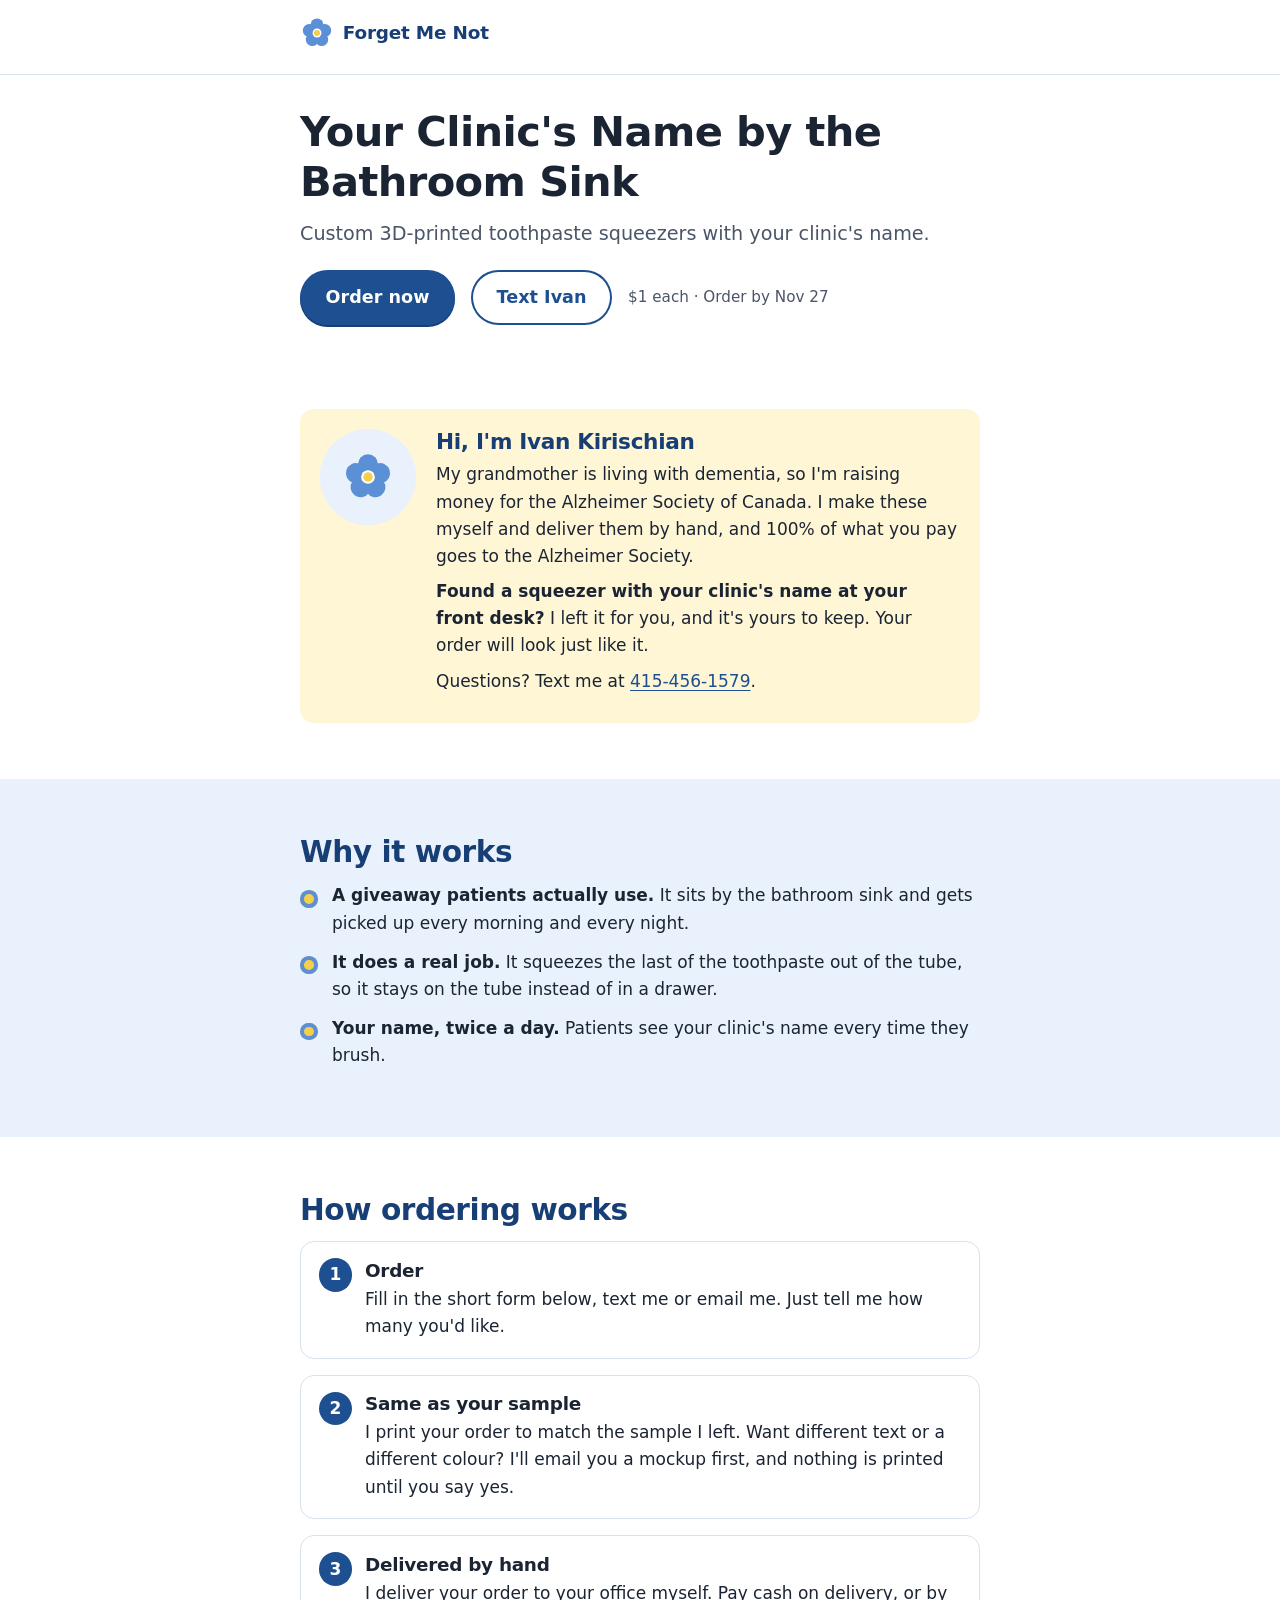
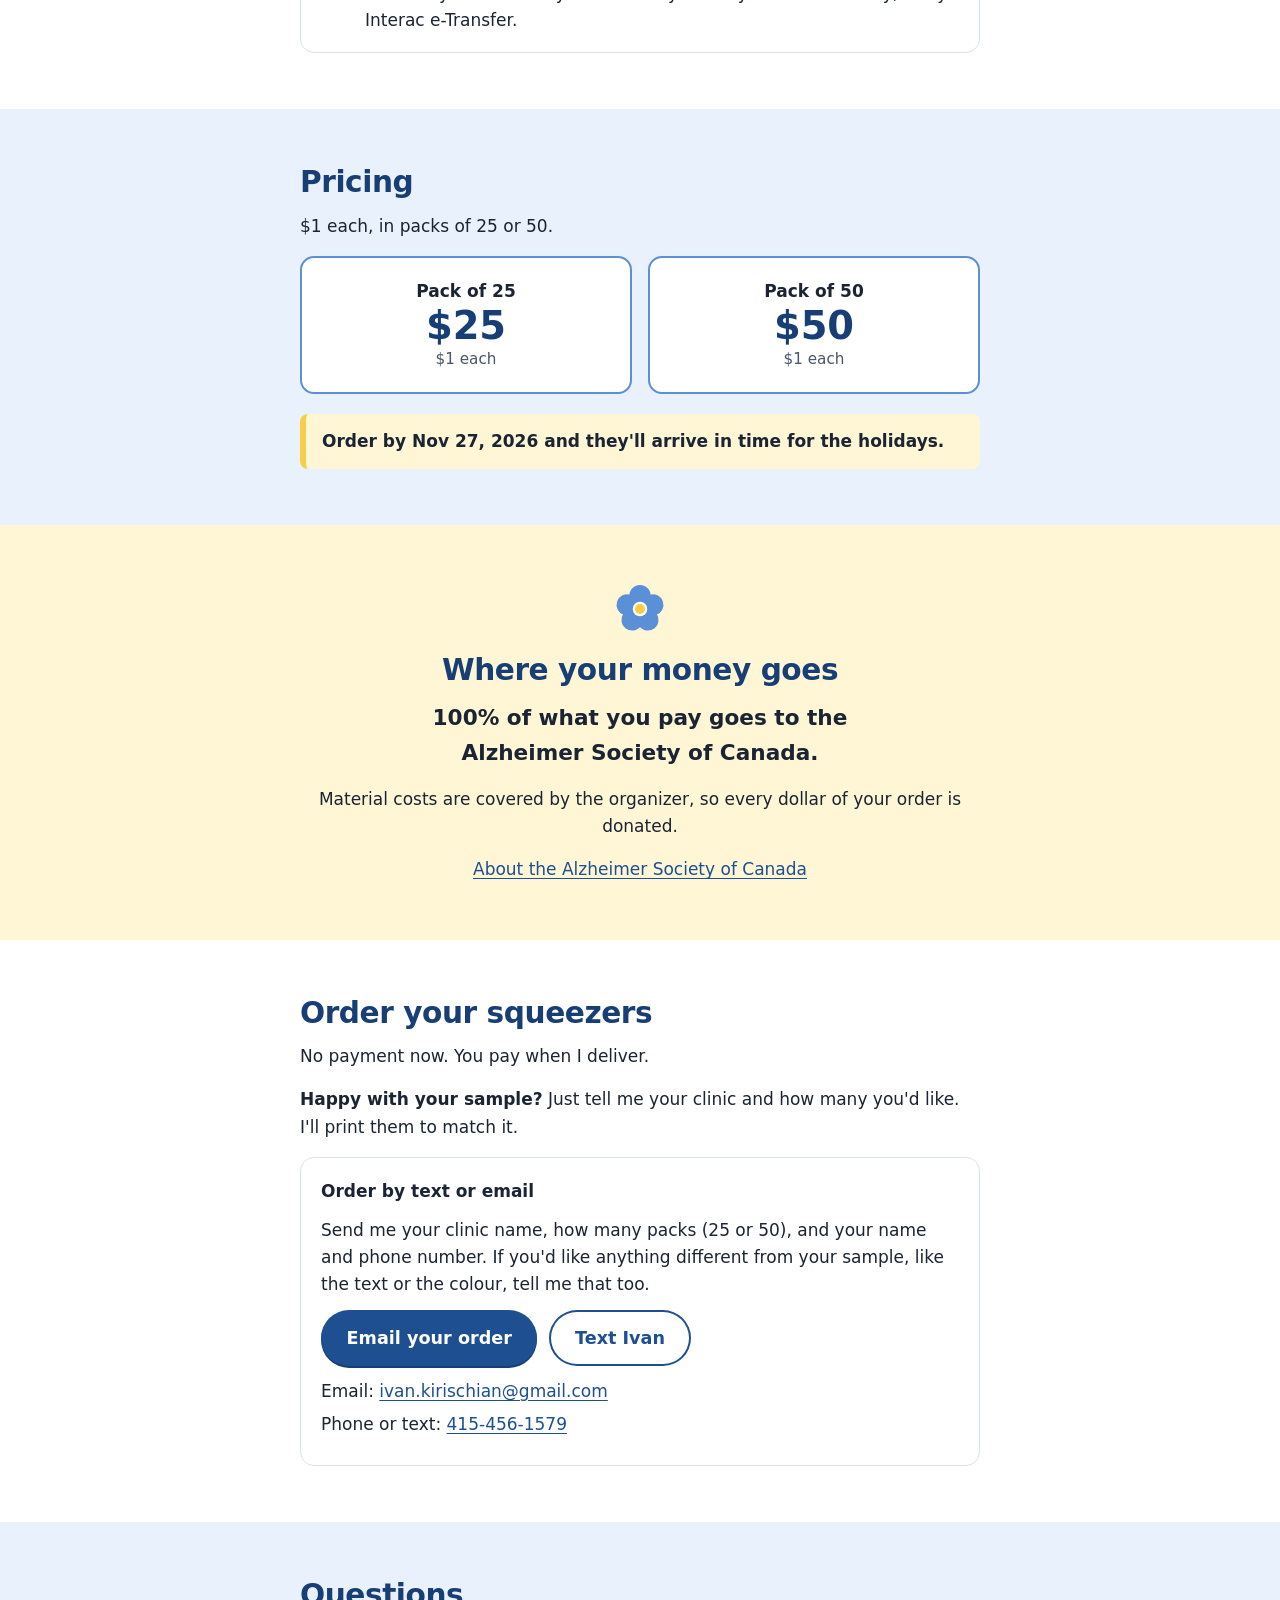
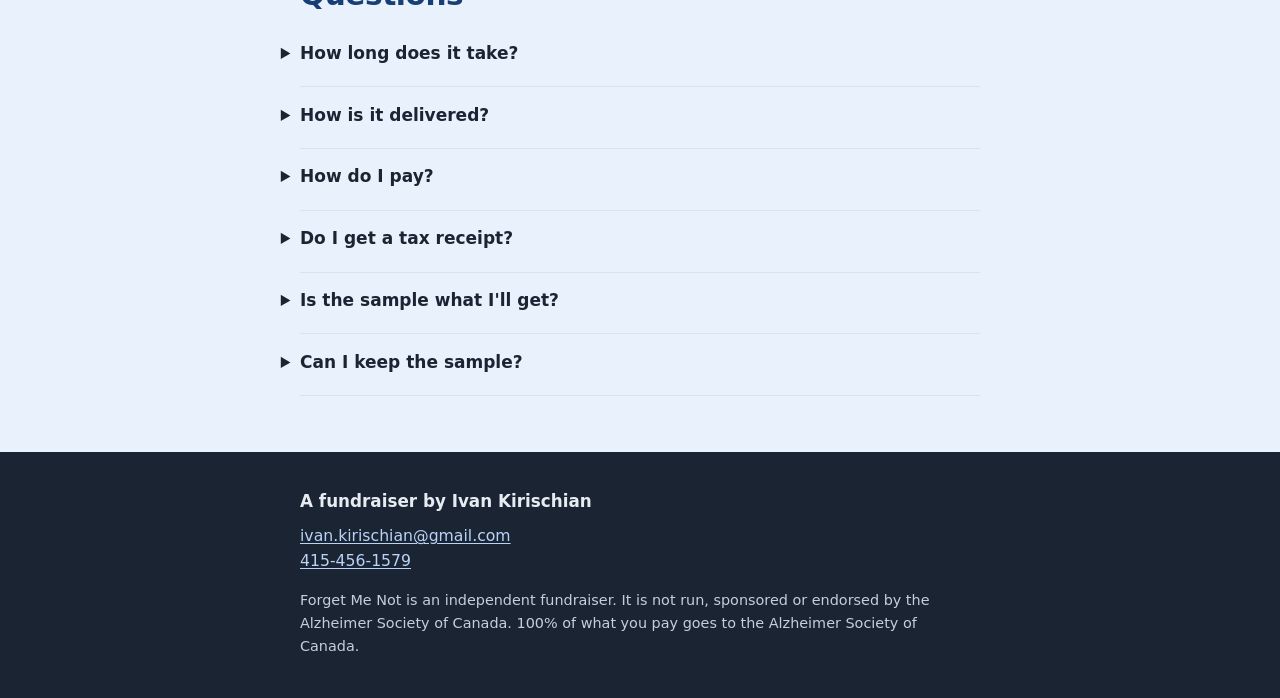
==== dentists/index.html @ b3441a2e "Title-case the dentist headline Co-Authored-By: Claude Opus 5.5 <noreply@anthropic.com>" ====
<!doctype html>
<html lang="en-CA">
<head>
  <meta charset="utf-8">
  <meta name="viewport" content="width=device-width, initial-scale=1">
  <title>Custom Toothpaste Squeezers for Dental Clinics | Forget Me Not</title>
  <meta name="description" content="Custom 3D-printed toothpaste squeezers with your clinic's name. $1 each in packs of 25 or 50. 100% of what you pay goes to the Alzheimer Society of Canada. Order by Nov 27, 2026.">
  <meta name="theme-color" content="#1d4f91">

  <!-- SITE URL: if the site address changes, update the canonical and og: URLs below. -->
  <link rel="canonical" href="https://ivankirischian.github.io/forget-me-not/dentists/">
  <meta property="og:type" content="website">
  <meta property="og:site_name" content="Forget Me Not">
  <meta property="og:title" content="Your Clinic's Name by the Bathroom Sink">
  <meta property="og:description" content="Custom 3D-printed toothpaste squeezers with your clinic's name. $1 each. 100% goes to the Alzheimer Society of Canada.">
  <meta property="og:url" content="https://ivankirischian.github.io/forget-me-not/dentists/">
  <meta property="og:image" content="https://ivankirischian.github.io/forget-me-not/assets/img/og-dentists.png">
  <meta property="og:image:width" content="1200">
  <meta property="og:image:height" content="630">
  <meta property="og:image:alt" content="Forget Me Not: custom toothpaste squeezers for dental clinics, $1 each">
  <meta name="twitter:card" content="summary_large_image">

  <link rel="icon" href="../assets/img/flower.svg" type="image/svg+xml">
  <link rel="apple-touch-icon" href="../assets/img/apple-touch-icon.png">
  <link rel="stylesheet" href="../assets/css/styles.css">
</head>
<body>
  <a class="skip-link" href="#order">Skip to order form</a>

  <header class="site-header">
    <div class="wrap">
      <span class="brand"><img src="../assets/img/flower.svg" alt="" width="34" height="34">Forget Me Not</span>
    </div>
  </header>

  <main>
    <!-- 1. Hero -->
    <section class="hero">
      <div class="wrap">
        <h1>Your Clinic's Name by the Bathroom Sink</h1>
        <p class="lead">Custom 3D-printed toothpaste squeezers with your clinic's name.</p>
        <div class="hero-cta">
          <a class="btn" href="#order">Order now</a>
          <a class="btn btn-outline" href="sms:+14154561579?&amp;body=Hi%20Ivan%2C%20we%20got%20your%20squeezer%20sample.%20We'd%20like%20to%20order%20some%20for%20our%20clinic.">Text Ivan</a>
          <p class="hero-note">$1 each &middot; Order by Nov 27</p>
        </div>
        <!-- PLACEHOLDER: product photo. Hidden until there's a real photo of a printed sample.
             To show it: save the photo as ../assets/img/squeezer.jpg, then replace this comment with:
             <img class="hero-photo" src="../assets/img/squeezer.jpg" width="1200" height="900"
                  alt="A toothpaste squeezer clipped onto a tube, printed with a dental clinic's name"> -->
      </div>
    </section>

    <!-- Hi, I'm Ivan -->
    <section class="intro-section" aria-labelledby="intro">
      <div class="wrap">
        <div class="intro">
          <!-- PLACEHOLDER: photo of Ivan. Replace src with ../assets/img/ivan.jpg (square, about 400x400). -->
          <img class="intro-photo" src="../assets/img/ivan-placeholder.svg" width="96" height="96" alt="Ivan Kirischian">
          <div>
            <h2 id="intro">Hi, I'm Ivan Kirischian</h2>
            <p>My grandmother is living with dementia, so I'm raising money for the Alzheimer Society of Canada. I make these myself and deliver them by hand, and 100% of what you pay goes to the Alzheimer Society.</p>
            <p><strong>Found a squeezer with your clinic's name at your front desk?</strong> I left it for you, and it's yours to keep. Your order will look just like it.</p>
            <p>Questions? Text me at <a href="sms:+14154561579">415-456-1579</a>.</p>
          </div>
        </div>
      </div>
    </section>

    <!-- 2. Why it works -->
    <section class="tint" aria-labelledby="why">
      <div class="wrap">
        <h2 id="why">Why it works</h2>
        <ul class="ticks">
          <li><strong>A giveaway patients actually use.</strong> It sits by the bathroom sink and gets picked up every morning and every night.</li>
          <li><strong>It does a real job.</strong> It squeezes the last of the toothpaste out of the tube, so it stays on the tube instead of in a drawer.</li>
          <li><strong>Your name, twice a day.</strong> Patients see your clinic's name every time they brush.</li>
        </ul>
      </div>
    </section>

    <!-- 3. How ordering works -->
    <section aria-labelledby="how">
      <div class="wrap">
        <h2 id="how">How ordering works</h2>
        <ol class="steps">
          <li><h3>Order</h3><p>Fill in the short form below, text me or email me. Just tell me how many you'd like.</p></li>
          <li><h3>Same as your sample</h3><p>I print your order to match the sample I left. Want different text or a different colour? I'll email you a mockup first, and nothing is printed until you say yes.</p></li>
          <li><h3>Delivered by hand</h3><p>I deliver your order to your office myself. Pay cash on delivery, or by Interac e-Transfer.</p></li>
        </ol>
      </div>
    </section>

    <!-- 4. Pricing -->
    <section class="tint" aria-labelledby="pricing">
      <div class="wrap">
        <h2 id="pricing">Pricing</h2>
        <p>$1 each, in packs of 25 or 50.</p>
        <div class="prices two">
          <div class="price"><span class="what">Pack of 25</span><span class="amount">$25</span><span class="per">$1 each</span></div>
          <div class="price"><span class="what">Pack of 50</span><span class="amount">$50</span><span class="per">$1 each</span></div>
        </div>
        <p class="deadline">Order by Nov 27, 2026 and they'll arrive in time for the holidays.</p>
      </div>
    </section>

    <!-- 5. Charity -->
    <section class="warm charity" aria-labelledby="charity">
      <div class="wrap">
        <img class="flower-divider" src="../assets/img/flower.svg" alt="" width="56" height="56">
        <h2 id="charity">Where your money goes</h2>
        <p class="big">100% of what you pay goes to the Alzheimer Society of Canada.</p>
        <p>Material costs are covered by the organizer, so every dollar of your order is donated.</p>
        <!-- RAISED-SO-FAR: change the figure, then delete the word "hidden" to show this line. -->
        <p class="raised" hidden>Raised so far: <strong>$0</strong></p>
        <!-- PLACEHOLDER: fundraising page link. Replace this link with your alzheimer.ca fundraising page, e.g.
             <p><a href="YOUR-FUNDRAISING-PAGE-URL">See our fundraising page</a></p> -->
        <p><a href="https://alzheimer.ca/en">About the Alzheimer Society of Canada</a></p>
      </div>
    </section>

    <!-- 6. Order form -->
    <section id="order" aria-labelledby="order-title">
      <div class="wrap">
        <h2 id="order-title">Order your squeezers</h2>
        <p>No payment now. You pay when I deliver.</p>
        <p><strong>Happy with your sample?</strong> Just tell me your clinic and how many you'd like. I'll print them to match it.</p>
        <div class="form-box">
          <!-- PLACEHOLDER: TALLY FORM (dentists).
               In Tally: Share > Embed > Standard, then paste the <iframe> and <script> code here
               and delete the whole <div class="form-fallback"> block below. -->
          <div class="form-fallback">
            <p><strong>Order by text or email</strong></p>
            <p>Send me your clinic name, how many packs (25 or 50), and your name and phone number. If you'd like anything different from your sample, like the text or the colour, tell me that too.</p>
            <p class="btn-row">
              <a class="btn" href="mailto:ivan.kirischian@gmail.com?subject=Squeezer%20order&amp;body=Clinic%20name%3A%0APack%20size%20(25%20or%2050)%3A%0AContact%20name%3A%0APhone%3A%0ASame%20as%20the%20sample%3F%20(yes%20%2F%20changes%3A%20...)%3A%0ADelivery%20notes%3A%0A">Email your order</a>
              <a class="btn btn-outline" href="sms:+14154561579?&amp;body=Hi%20Ivan%2C%20we%20got%20your%20squeezer%20sample.%20We'd%20like%20to%20order%20some%20for%20our%20clinic.">Text Ivan</a>
            </p>
            <ul class="contact-lines">
              <li>Email: <a href="mailto:ivan.kirischian@gmail.com">ivan.kirischian@gmail.com</a></li>
              <li>Phone or text: <a href="tel:+14154561579">415-456-1579</a></li>
            </ul>
          </div>
        </div>
      </div>
    </section>

    <!-- FAQ -->
    <section class="tint faq" aria-labelledby="faq">
      <div class="wrap">
        <h2 id="faq">Questions</h2>
        <details>
          <summary>How long does it take?</summary>
          <p>Orders placed by Nov 27, 2026 arrive in time for the holidays. I'll confirm your delivery date when you order.</p>
        </details>
        <details>
          <summary>How is it delivered?</summary>
          <p>I hand-deliver every order to your office.</p>
        </details>
        <details>
          <summary>How do I pay?</summary>
          <p>Cash when I deliver, or Interac e-Transfer. Nothing is due until your order is delivered.</p>
        </details>
        <details>
          <summary>Do I get a tax receipt?</summary>
          <p>No. You're buying a product, so this isn't a charitable donation and no tax receipt is issued. 100% of what you pay still goes to the Alzheimer Society of Canada.</p>
        </details>
        <details>
          <summary>Is the sample what I'll get?</summary>
          <p>Yes. The squeezer I left at your front desk was printed with your clinic's name, and your order will match it. If you'd like different text or a different colour, I'll email you a mockup first, and nothing is printed until you approve it.</p>
        </details>
        <details>
          <summary>Can I keep the sample?</summary>
          <p>Of course. It's yours, whether you order or not.</p>
        </details>
      </div>
    </section>
  </main>

  <!-- 7. Footer -->
  <footer class="site-footer">
    <div class="wrap">
      <p class="who">A fundraiser by Ivan Kirischian</p>
      <p>
        <a href="mailto:ivan.kirischian@gmail.com">ivan.kirischian@gmail.com</a><br>
        <a href="tel:+14154561579">415-456-1579</a>
      </p>
      <p class="note">Forget Me Not is an independent fundraiser. It is not run, sponsored or endorsed by the Alzheimer Society of Canada. 100% of what you pay goes to the Alzheimer Society of Canada.</p>
    </div>
  </footer>
</body>
</html>
---- assets/css/styles.css ----
/* Forget Me Not: shared styles for all pages.
   Mobile-first. Colours checked for WCAG AA contrast (see README). */

:root {
  --blue-800: #173f75;  /* headings on tinted backgrounds */
  --blue-700: #1d4f91;  /* buttons, links (8.1:1 on white) */
  --blue-500: #5b8fd6;  /* flower petals, decoration only */
  --blue-100: #e9f1fc;  /* tinted section background */
  --yellow-400: #f6cf4a; /* flower centre, highlight */
  --yellow-100: #fff6d6; /* soft highlight background */
  --ink: #1b2433;       /* body text (15.6:1 on white) */
  --muted: #4a5568;     /* secondary text (7.5:1 on white) */
  --line: #d9e2ef;
  --white: #ffffff;

  --radius: 14px;
  --max: 720px;
  --font: system-ui, -apple-system, "Segoe UI", Roboto, "Helvetica Neue", Arial, sans-serif;
}

*,
*::before,
*::after { box-sizing: border-box; }

html {
  -webkit-text-size-adjust: 100%;
  scroll-behavior: smooth;
}

@media (prefers-reduced-motion: reduce) {
  html { scroll-behavior: auto; }
}

body {
  margin: 0;
  background: var(--white);
  color: var(--ink);
  font-family: var(--font);
  font-size: 1.0625rem; /* 17px */
  line-height: 1.6;
}

img { max-width: 100%; height: auto; display: block; }

a { color: var(--blue-700); text-underline-offset: 0.15em; }
a:hover { color: var(--blue-800); }

:focus-visible {
  outline: 3px solid var(--blue-700);
  outline-offset: 3px;
  border-radius: 4px;
}

.skip-link {
  position: absolute;
  left: 1rem;
  top: -100px;
  background: var(--blue-700);
  color: var(--white);
  padding: 0.6rem 1rem;
  border-radius: 8px;
  z-index: 10;
}
.skip-link:focus { top: 1rem; color: var(--white); }

.wrap {
  width: 100%;
  max-width: var(--max);
  margin: 0 auto;
  padding: 0 1.25rem;
}

/* ---------- Header ---------- */

.site-header { padding: 1rem 0; border-bottom: 1px solid var(--line); }

.brand {
  display: inline-flex;
  align-items: center;
  gap: 0.55rem;
  font-weight: 700;
  font-size: 1.15rem;
  color: var(--blue-800);
  letter-spacing: -0.01em;
}
.brand img { width: 34px; height: 34px; }

/* ---------- Sections ---------- */

section { padding: 2.75rem 0; }
section.tint { background: var(--blue-100); }
section.warm { background: var(--yellow-100); }

h1, h2, h3 { line-height: 1.2; letter-spacing: -0.015em; margin: 0 0 0.75rem; }
h1 { font-size: 2.1rem; color: var(--ink); }
h2 { font-size: 1.6rem; color: var(--blue-800); }
h3 { font-size: 1.15rem; }
p { margin: 0 0 1rem; }
p:last-child { margin-bottom: 0; }

.lead { font-size: 1.2rem; color: var(--muted); }

/* ---------- Hero ---------- */

.hero { padding-top: 2rem; }
.hero .lead { margin-bottom: 1.25rem; }
.hero-cta { display: flex; flex-wrap: wrap; align-items: center; gap: 0.75rem 1rem; margin-bottom: 1.75rem; }
.hero-note { font-size: 0.95rem; color: var(--muted); margin: 0; }
.hero-photo {
  border-radius: var(--radius);
  background: var(--blue-100);
  aspect-ratio: 4 / 3;
  object-fit: cover;
  width: 100%;
}

/* ---------- Buttons ---------- */

.btn {
  display: inline-block;
  background: var(--blue-700);
  color: var(--white);
  font-weight: 700;
  font-size: 1.1rem;
  text-decoration: none;
  padding: 0.85rem 1.6rem;
  border-radius: 999px;
  min-height: 48px;
  box-shadow: 0 2px 0 var(--blue-800);
}
.btn:hover { background: var(--blue-800); color: var(--white); }

/* Secondary button, e.g. "Text Ivan" (blue-700 on white: 8.1:1) */
.btn-outline {
  background: var(--white);
  color: var(--blue-700);
  box-shadow: inset 0 0 0 2px var(--blue-700);
}
.btn-outline:hover { background: var(--blue-100); color: var(--blue-800); }

.btn-row { display: flex; flex-wrap: wrap; gap: 0.75rem; }

/* ---------- "Hi, I'm Ivan" ---------- */

.intro-section { padding-top: 0; }
.intro {
  display: flex;
  flex-direction: column;
  gap: 1rem;
  background: var(--yellow-100);
  border-radius: var(--radius);
  padding: 1.25rem;
}
.intro-photo {
  width: 96px;
  height: 96px;
  border-radius: 50%;
  object-fit: cover;
  background: var(--blue-100);
  flex-shrink: 0;
}
.intro h2 { font-size: 1.35rem; margin-bottom: 0.4rem; }
.intro p { margin-bottom: 0.5rem; }

@media (min-width: 640px) {
  .intro { flex-direction: row; align-items: flex-start; gap: 1.25rem; }
}

/* ---------- Lists, steps, cards ---------- */

.ticks { list-style: none; padding: 0; margin: 0; }
.ticks li { position: relative; padding-left: 2rem; margin-bottom: 0.75rem; }
.ticks li::before {
  content: "";
  position: absolute;
  left: 0;
  top: 0.45em;
  width: 1.1rem;
  height: 1.1rem;
  border-radius: 50%;
  background: var(--yellow-400);
  box-shadow: inset 0 0 0 4px var(--blue-500);
}

.steps { list-style: none; padding: 0; margin: 0; counter-reset: step; display: grid; gap: 1rem; }
.steps li {
  counter-increment: step;
  background: var(--white);
  border: 1px solid var(--line);
  border-radius: var(--radius);
  padding: 1.1rem 1.1rem 1.1rem 4rem;
  position: relative;
}
.steps li::before {
  content: counter(step);
  position: absolute;
  left: 1.1rem;
  top: 1rem;
  width: 2.1rem;
  height: 2.1rem;
  border-radius: 50%;
  background: var(--blue-700);
  color: var(--white);
  font-weight: 700;
  display: grid;
  place-items: center;
}
.steps h3 { margin-bottom: 0.25rem; }

.cards { display: grid; gap: 1rem; }
.card {
  background: var(--white);
  border: 1px solid var(--line);
  border-radius: var(--radius);
  padding: 1.25rem;
}
.card h3 { margin-bottom: 0.35rem; }

/* ---------- Pricing ---------- */

.prices { display: grid; gap: 1rem; margin-bottom: 1.25rem; }
.price {
  background: var(--white);
  border: 2px solid var(--blue-500);
  border-radius: var(--radius);
  padding: 1.25rem;
  text-align: center;
}
.price .amount { display: block; font-size: 2.4rem; font-weight: 800; color: var(--blue-800); line-height: 1.1; }
.price .what { display: block; font-weight: 600; }
.price .per { display: block; color: var(--muted); font-size: 0.95rem; }

.deadline {
  background: var(--yellow-100);
  border-left: 6px solid var(--yellow-400);
  border-radius: 8px;
  padding: 0.9rem 1rem;
  font-weight: 600;
}

/* ---------- Charity ---------- */

.charity { text-align: center; }
.charity .big { font-size: 1.35rem; font-weight: 700; color: var(--ink); max-width: 30ch; margin: 0 auto 1rem; }
.charity .raised { font-size: 1.05rem; color: var(--ink); }
.charity .raised strong { font-size: 1.4rem; color: var(--blue-800); }
.flower-divider { width: 56px; height: 56px; margin: 0 auto 1rem; }

/* ---------- Order form ---------- */

.form-box {
  background: var(--white);
  border: 1px solid var(--line);
  border-radius: var(--radius);
  padding: 1.25rem;
}
.form-box iframe { width: 100%; border: 0; min-height: 600px; }
.form-fallback p { margin-bottom: 0.75rem; }
.contact-lines { list-style: none; padding: 0; margin: 0; }
.contact-lines li { margin-bottom: 0.4rem; }

/* ---------- FAQ ---------- */

.faq details {
  border-bottom: 1px solid var(--line);
  padding: 0.9rem 0;
}
.faq summary {
  cursor: pointer;
  font-weight: 700;
  min-height: 32px;
  list-style-position: outside;
}
.faq details p { margin-top: 0.6rem; color: var(--ink); }

/* ---------- Footer ---------- */

.site-footer {
  background: var(--ink);
  color: #e7ecf3;  /* 13.1:1 on --ink */
  padding: 2.25rem 0 2.5rem;
  font-size: 0.98rem;
}
.site-footer a { color: #b9d3f7; } /* 10.2:1 on --ink */
.site-footer a:hover { color: var(--white); }
.site-footer .who { font-weight: 700; font-size: 1.05rem; margin-bottom: 0.5rem; }
.site-footer .note { color: #c5cfdc; font-size: 0.9rem; margin-top: 1rem; } /* 9.9:1 */

/* ---------- Home page ---------- */

.home-hero { text-align: center; padding: 4rem 0 3rem; }
.home-hero .mark { width: 120px; height: 120px; margin: 0 auto 1.25rem; }
.home-hero h1 { font-size: 2.6rem; color: var(--blue-800); }

/* ---------- Larger screens ---------- */

@media (min-width: 640px) {
  h1 { font-size: 2.6rem; }
  h2 { font-size: 1.85rem; }
  section { padding: 3.5rem 0; }
  .prices.two { grid-template-columns: 1fr 1fr; }
  .cards { grid-template-columns: 1fr 1fr; }
  .cards .card:last-child:nth-child(odd) { grid-column: 1 / -1; }
}

.visually-hidden {
  position: absolute !important;
  width: 1px; height: 1px;
  padding: 0; margin: -1px;
  overflow: hidden; clip: rect(0 0 0 0);
  white-space: nowrap; border: 0;
}
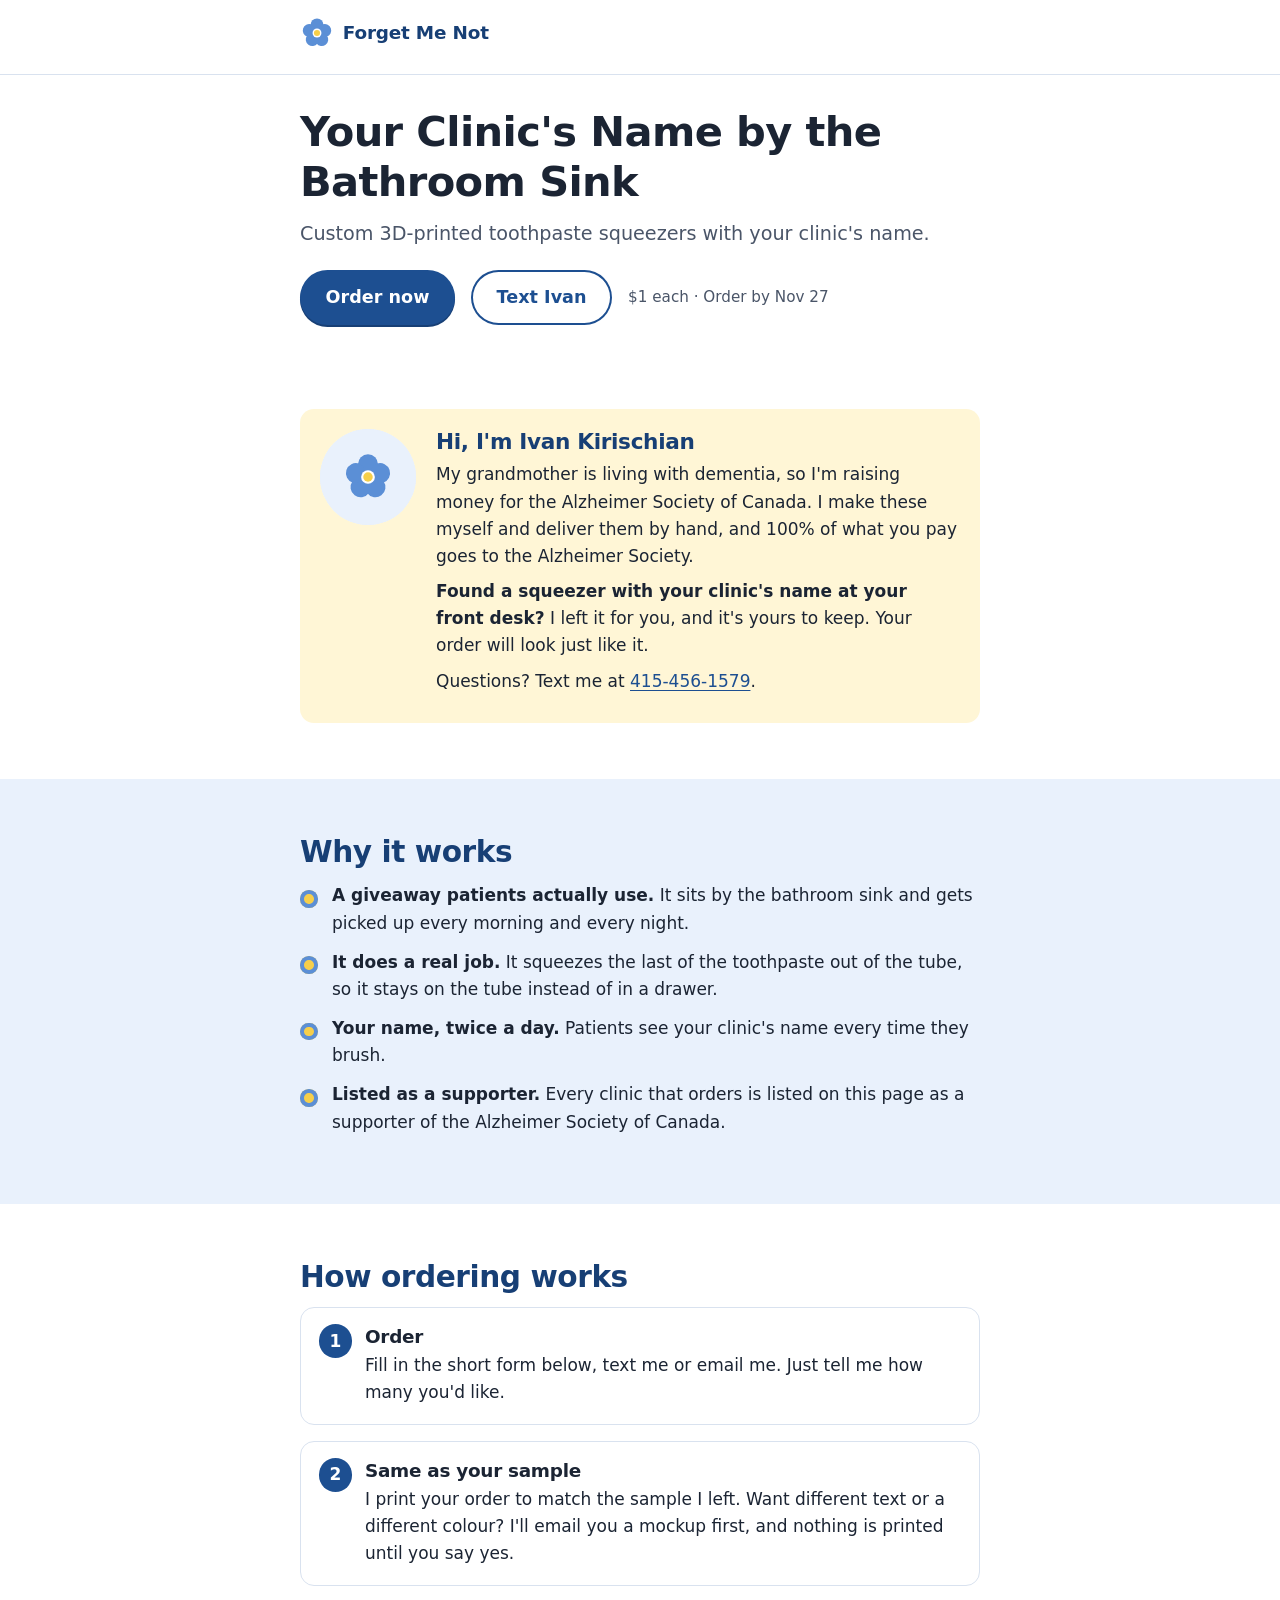
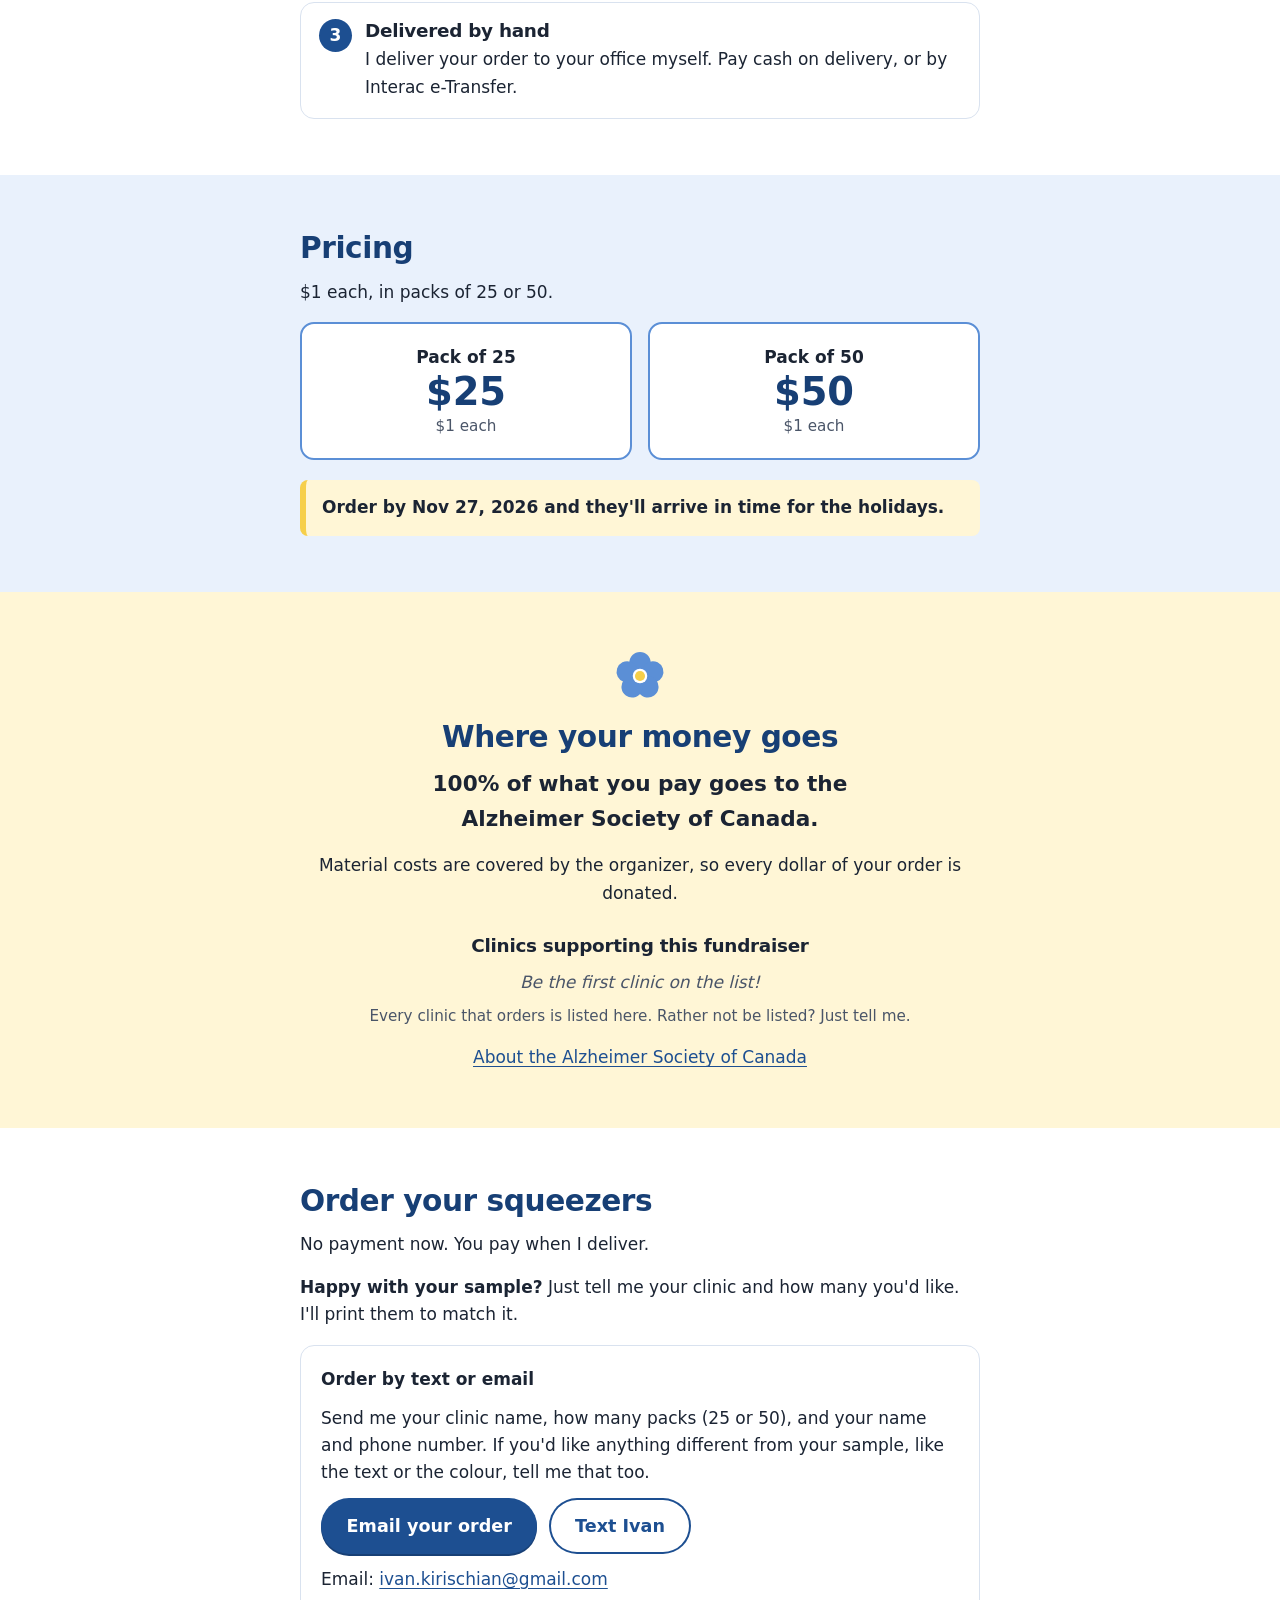
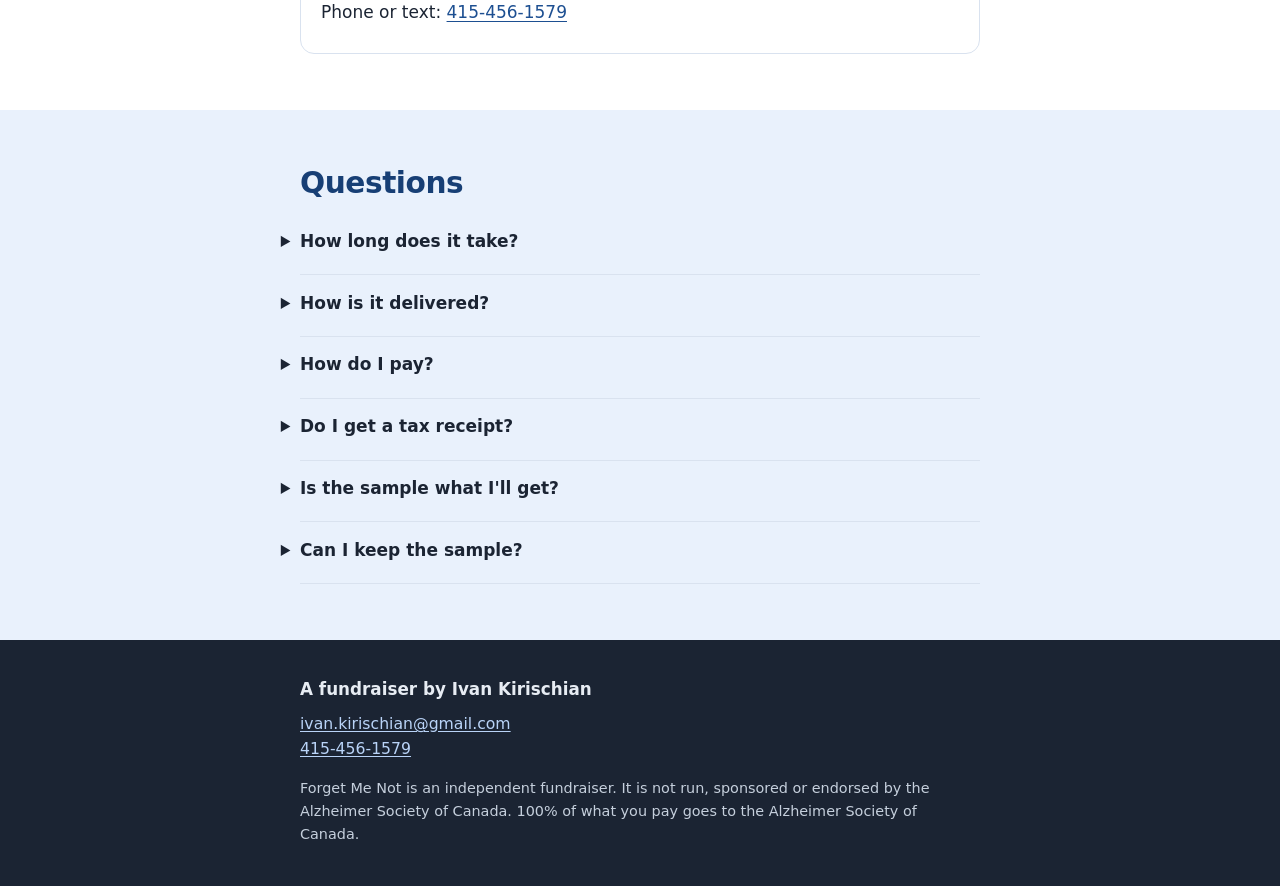
==== commit 19e80e03: "Dentist page: list every clinic that orders as a supporter Co-Authored-By: Claude Opus 5.5 <noreply@" ====
--- a/dentists/index.html
+++ b/dentists/index.html
@@ -75,6 +75,7 @@
           <li><strong>A giveaway patients actually use.</strong> It sits by the bathroom sink and gets picked up every morning and every night.</li>
           <li><strong>It does a real job.</strong> It squeezes the last of the toothpaste out of the tube, so it stays on the tube instead of in a drawer.</li>
           <li><strong>Your name, twice a day.</strong> Patients see your clinic's name every time they brush.</li>
+          <li><strong>Listed as a supporter.</strong> Every clinic that orders is listed on this page as a supporter of the Alzheimer Society of Canada.</li>
         </ul>
       </div>
     </section>
@@ -113,6 +114,14 @@
         <p>Material costs are covered by the organizer, so every dollar of your order is donated.</p>
         <!-- RAISED-SO-FAR: change the figure, then delete the word "hidden" to show this line. -->
         <p class="raised" hidden>Raised so far: <strong>$0</strong></p>
+
+        <h3 id="supporters">Clinics supporting this fundraiser</h3>
+        <!-- SUPPORTERS: when a clinic orders (and is OK being listed), add it as an <li> below
+             and delete the "Be the first" line. Example: <li>Bathurst Finch Dental Office</li> -->
+        <ul class="supporters">
+          <li class="first">Be the first clinic on the list!</li>
+        </ul>
+        <p class="note-small">Every clinic that orders is listed here. Rather not be listed? Just tell me.</p>
         <!-- PLACEHOLDER: fundraising page link. Replace this link with your alzheimer.ca fundraising page, e.g.
              <p><a href="YOUR-FUNDRAISING-PAGE-URL">See our fundraising page</a></p> -->
         <p><a href="https://alzheimer.ca/en">About the Alzheimer Society of Canada</a></p>
@@ -133,7 +142,7 @@
             <p><strong>Order by text or email</strong></p>
             <p>Send me your clinic name, how many packs (25 or 50), and your name and phone number. If you'd like anything different from your sample, like the text or the colour, tell me that too.</p>
             <p class="btn-row">
-              <a class="btn" href="mailto:ivan.kirischian@gmail.com?subject=Squeezer%20order&amp;body=Clinic%20name%3A%0APack%20size%20(25%20or%2050)%3A%0AContact%20name%3A%0APhone%3A%0ASame%20as%20the%20sample%3F%20(yes%20%2F%20changes%3A%20...)%3A%0ADelivery%20notes%3A%0A">Email your order</a>
+              <a class="btn" href="mailto:ivan.kirischian@gmail.com?subject=Squeezer%20order&amp;body=Clinic%20name%3A%0APack%20size%20(25%20or%2050)%3A%0AContact%20name%3A%0APhone%3A%0ASame%20as%20the%20sample%3F%20(yes%20%2F%20changes%3A%20...)%3A%0ADelivery%20notes%3A%0AOK%20to%20list%20your%20clinic%20on%20the%20website%20as%20a%20supporter%3F%20(yes%20%2F%20no)%3A%0A">Email your order</a>
               <a class="btn btn-outline" href="sms:+14154561579?&amp;body=Hi%20Ivan%2C%20we%20got%20your%20squeezer%20sample.%20We'd%20like%20to%20order%20some%20for%20our%20clinic.">Text Ivan</a>
             </p>
             <ul class="contact-lines">
--- a/assets/css/styles.css
+++ b/assets/css/styles.css
@@ -244,6 +244,11 @@
 .charity .big { font-size: 1.35rem; font-weight: 700; color: var(--ink); max-width: 30ch; margin: 0 auto 1rem; }
 .charity .raised { font-size: 1.05rem; color: var(--ink); }
 .charity .raised strong { font-size: 1.4rem; color: var(--blue-800); }
+.charity h3 { margin-top: 1.75rem; }
+.supporters { list-style: none; padding: 0; margin: 0.5rem 0; font-weight: 600; color: var(--ink); }
+.supporters li { margin: 0.25rem 0; }
+.supporters .first { font-weight: 400; font-style: italic; color: var(--muted); }
+.charity .note-small { font-size: 0.95rem; color: var(--muted); }
 .flower-divider { width: 56px; height: 56px; margin: 0 auto 1rem; }
 
 /* ---------- Order form ---------- */
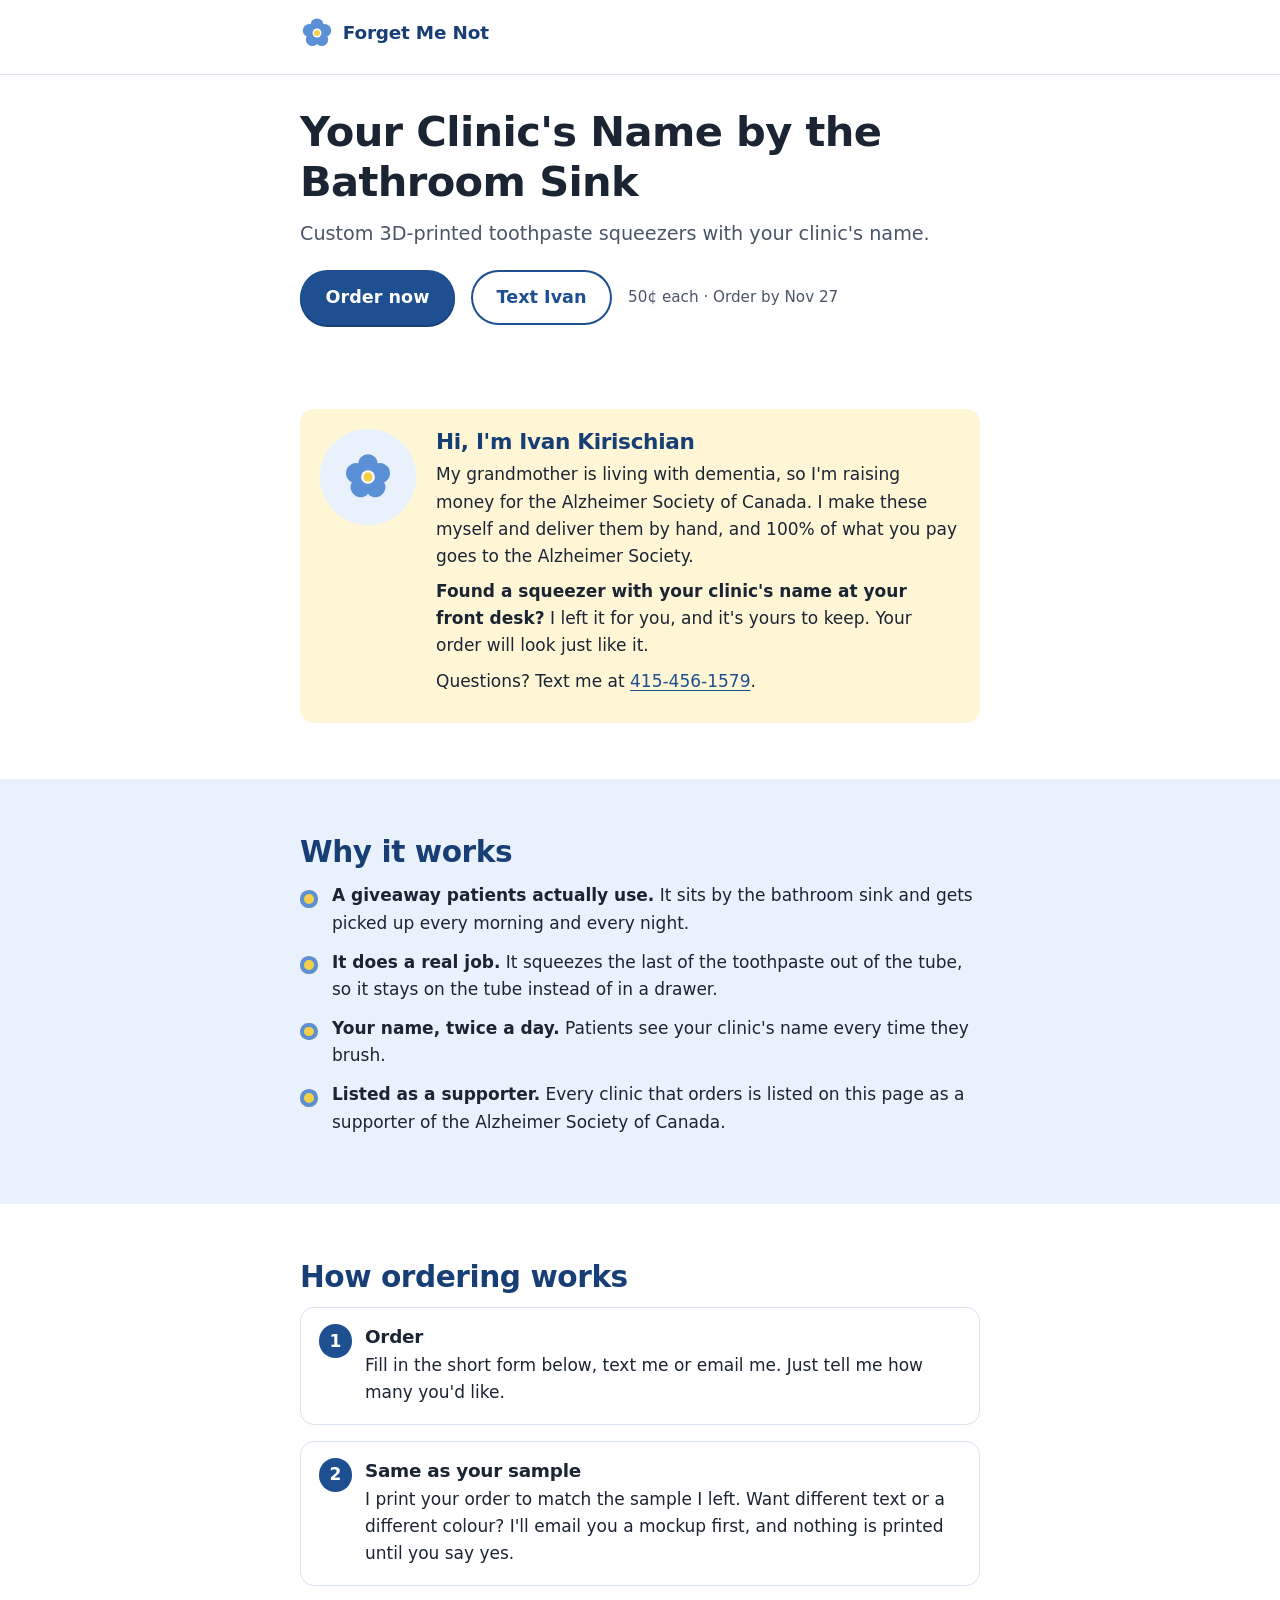
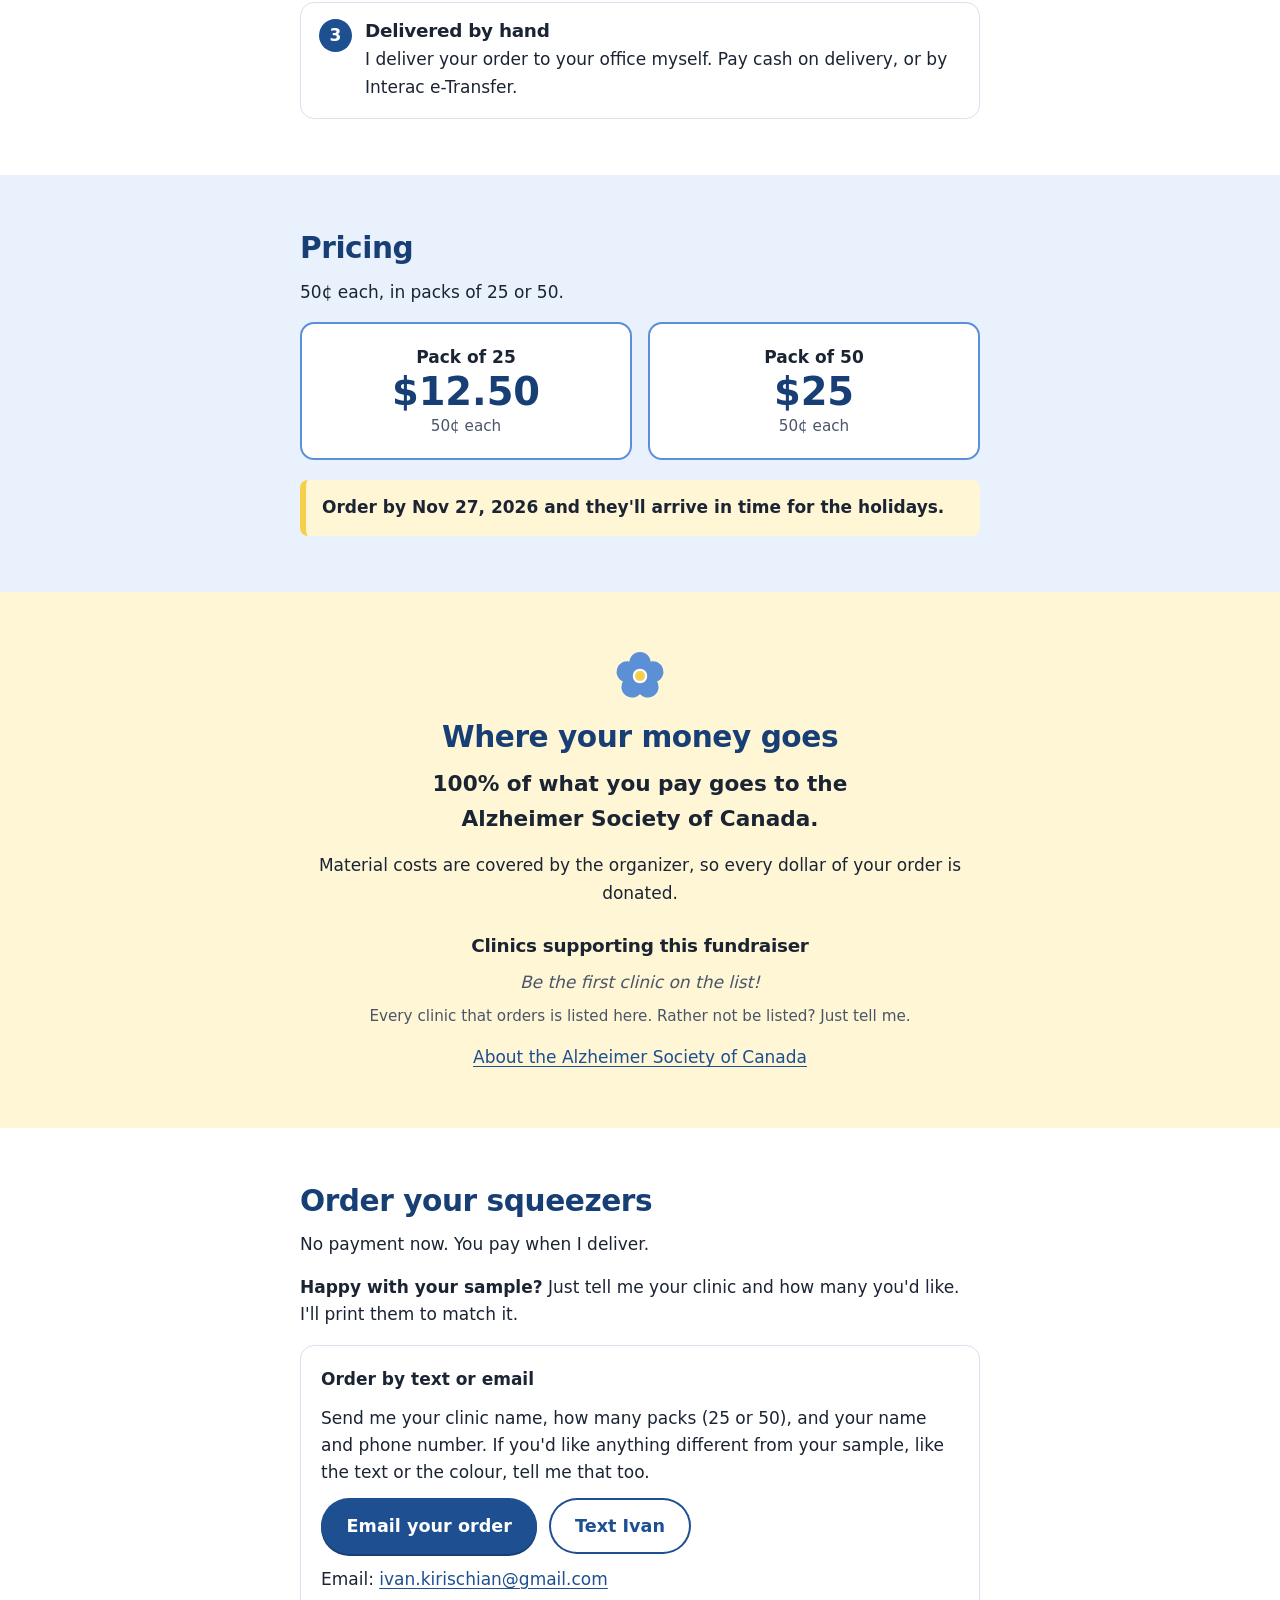
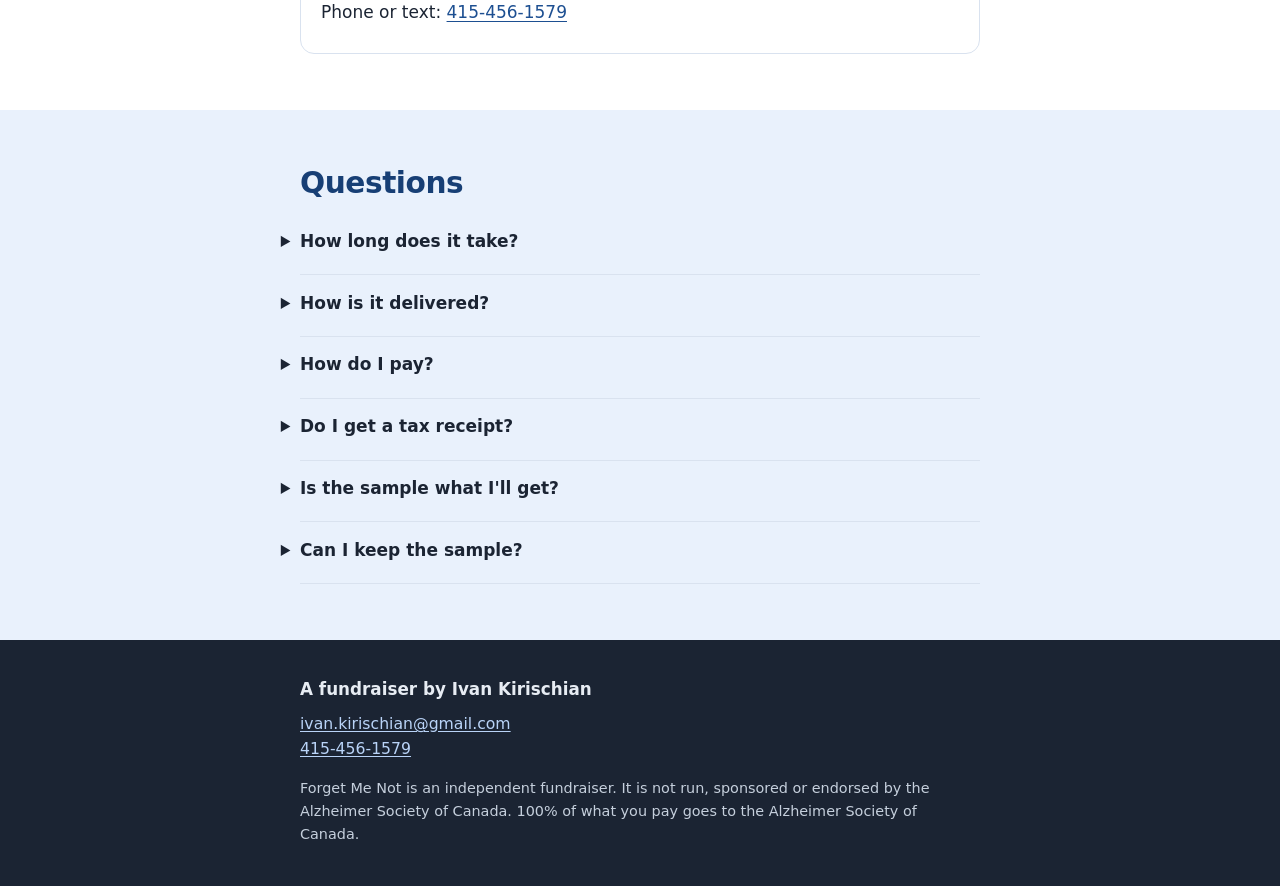
==== commit f9c14bdf: "Squeezer price: 50 cents each (packs of 25 for $12.50, 50 for $25) Co-Authored-By: Claude Opus 5.5 <" ====
--- a/dentists/index.html
+++ b/dentists/index.html
@@ -4,7 +4,7 @@
   <meta charset="utf-8">
   <meta name="viewport" content="width=device-width, initial-scale=1">
   <title>Custom Toothpaste Squeezers for Dental Clinics | Forget Me Not</title>
-  <meta name="description" content="Custom 3D-printed toothpaste squeezers with your clinic's name. $1 each in packs of 25 or 50. 100% of what you pay goes to the Alzheimer Society of Canada. Order by Nov 27, 2026.">
+  <meta name="description" content="Custom 3D-printed toothpaste squeezers with your clinic's name. 50¢ each in packs of 25 or 50. 100% of what you pay goes to the Alzheimer Society of Canada. Order by Nov 27, 2026.">
   <meta name="theme-color" content="#1d4f91">
 
   <!-- SITE URL: if the site address changes, update the canonical and og: URLs below. -->
@@ -12,12 +12,12 @@
   <meta property="og:type" content="website">
   <meta property="og:site_name" content="Forget Me Not">
   <meta property="og:title" content="Your Clinic's Name by the Bathroom Sink">
-  <meta property="og:description" content="Custom 3D-printed toothpaste squeezers with your clinic's name. $1 each. 100% goes to the Alzheimer Society of Canada.">
+  <meta property="og:description" content="Custom 3D-printed toothpaste squeezers with your clinic's name. 50¢ each. 100% goes to the Alzheimer Society of Canada.">
   <meta property="og:url" content="https://ivankirischian.github.io/forget-me-not/dentists/">
   <meta property="og:image" content="https://ivankirischian.github.io/forget-me-not/assets/img/og-dentists.png">
   <meta property="og:image:width" content="1200">
   <meta property="og:image:height" content="630">
-  <meta property="og:image:alt" content="Forget Me Not: custom toothpaste squeezers for dental clinics, $1 each">
+  <meta property="og:image:alt" content="Forget Me Not: custom toothpaste squeezers for dental clinics, 50¢ each">
   <meta name="twitter:card" content="summary_large_image">
 
   <link rel="icon" href="../assets/img/flower.svg" type="image/svg+xml">
@@ -42,7 +42,7 @@
         <div class="hero-cta">
           <a class="btn" href="#order">Order now</a>
           <a class="btn btn-outline" href="sms:+14154561579?&amp;body=Hi%20Ivan%2C%20we%20got%20your%20squeezer%20sample.%20We'd%20like%20to%20order%20some%20for%20our%20clinic.">Text Ivan</a>
-          <p class="hero-note">$1 each &middot; Order by Nov 27</p>
+          <p class="hero-note">50&cent; each &middot; Order by Nov 27</p>
         </div>
         <!-- PLACEHOLDER: product photo. Hidden until there's a real photo of a printed sample.
              To show it: save the photo as ../assets/img/squeezer.jpg, then replace this comment with:
@@ -96,10 +96,10 @@
     <section class="tint" aria-labelledby="pricing">
       <div class="wrap">
         <h2 id="pricing">Pricing</h2>
-        <p>$1 each, in packs of 25 or 50.</p>
+        <p>50&cent; each, in packs of 25 or 50.</p>
         <div class="prices two">
-          <div class="price"><span class="what">Pack of 25</span><span class="amount">$25</span><span class="per">$1 each</span></div>
-          <div class="price"><span class="what">Pack of 50</span><span class="amount">$50</span><span class="per">$1 each</span></div>
+          <div class="price"><span class="what">Pack of 25</span><span class="amount">$12.50</span><span class="per">50&cent; each</span></div>
+          <div class="price"><span class="what">Pack of 50</span><span class="amount">$25</span><span class="per">50&cent; each</span></div>
         </div>
         <p class="deadline">Order by Nov 27, 2026 and they'll arrive in time for the holidays.</p>
       </div>
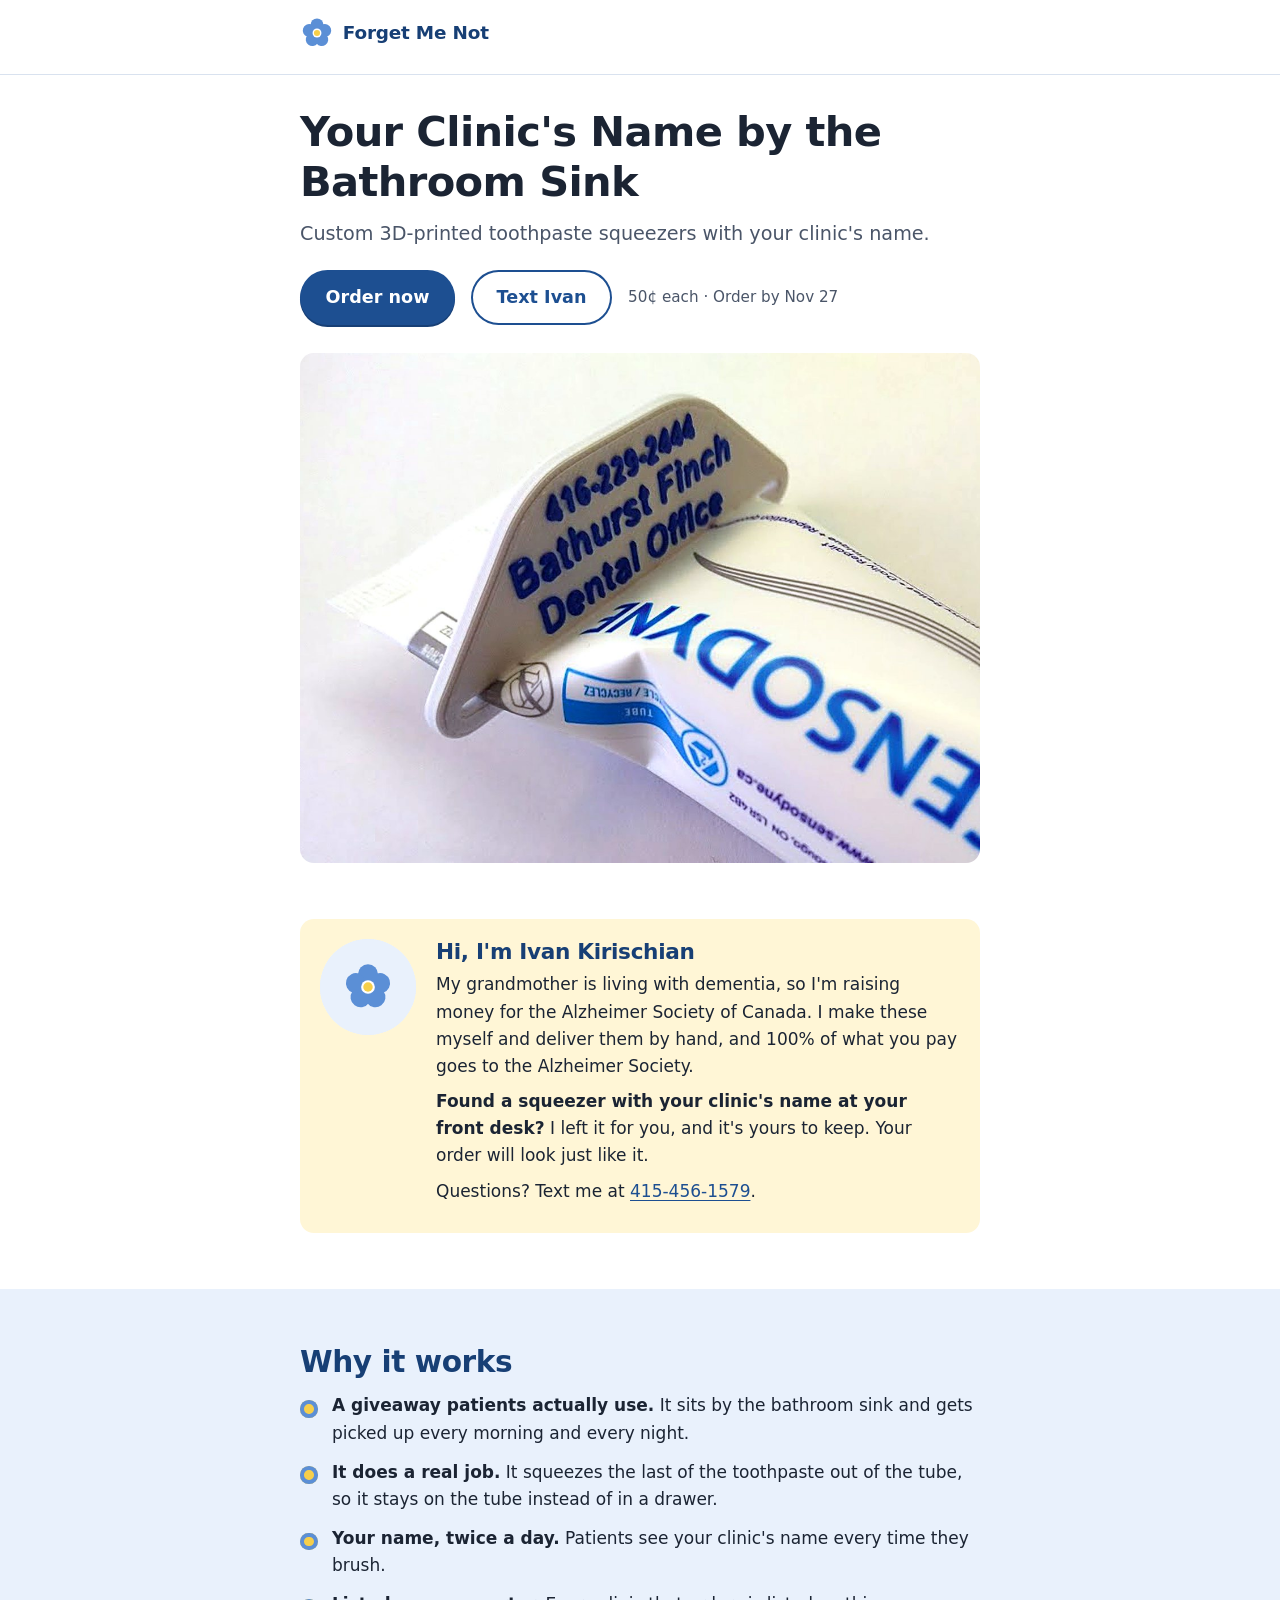
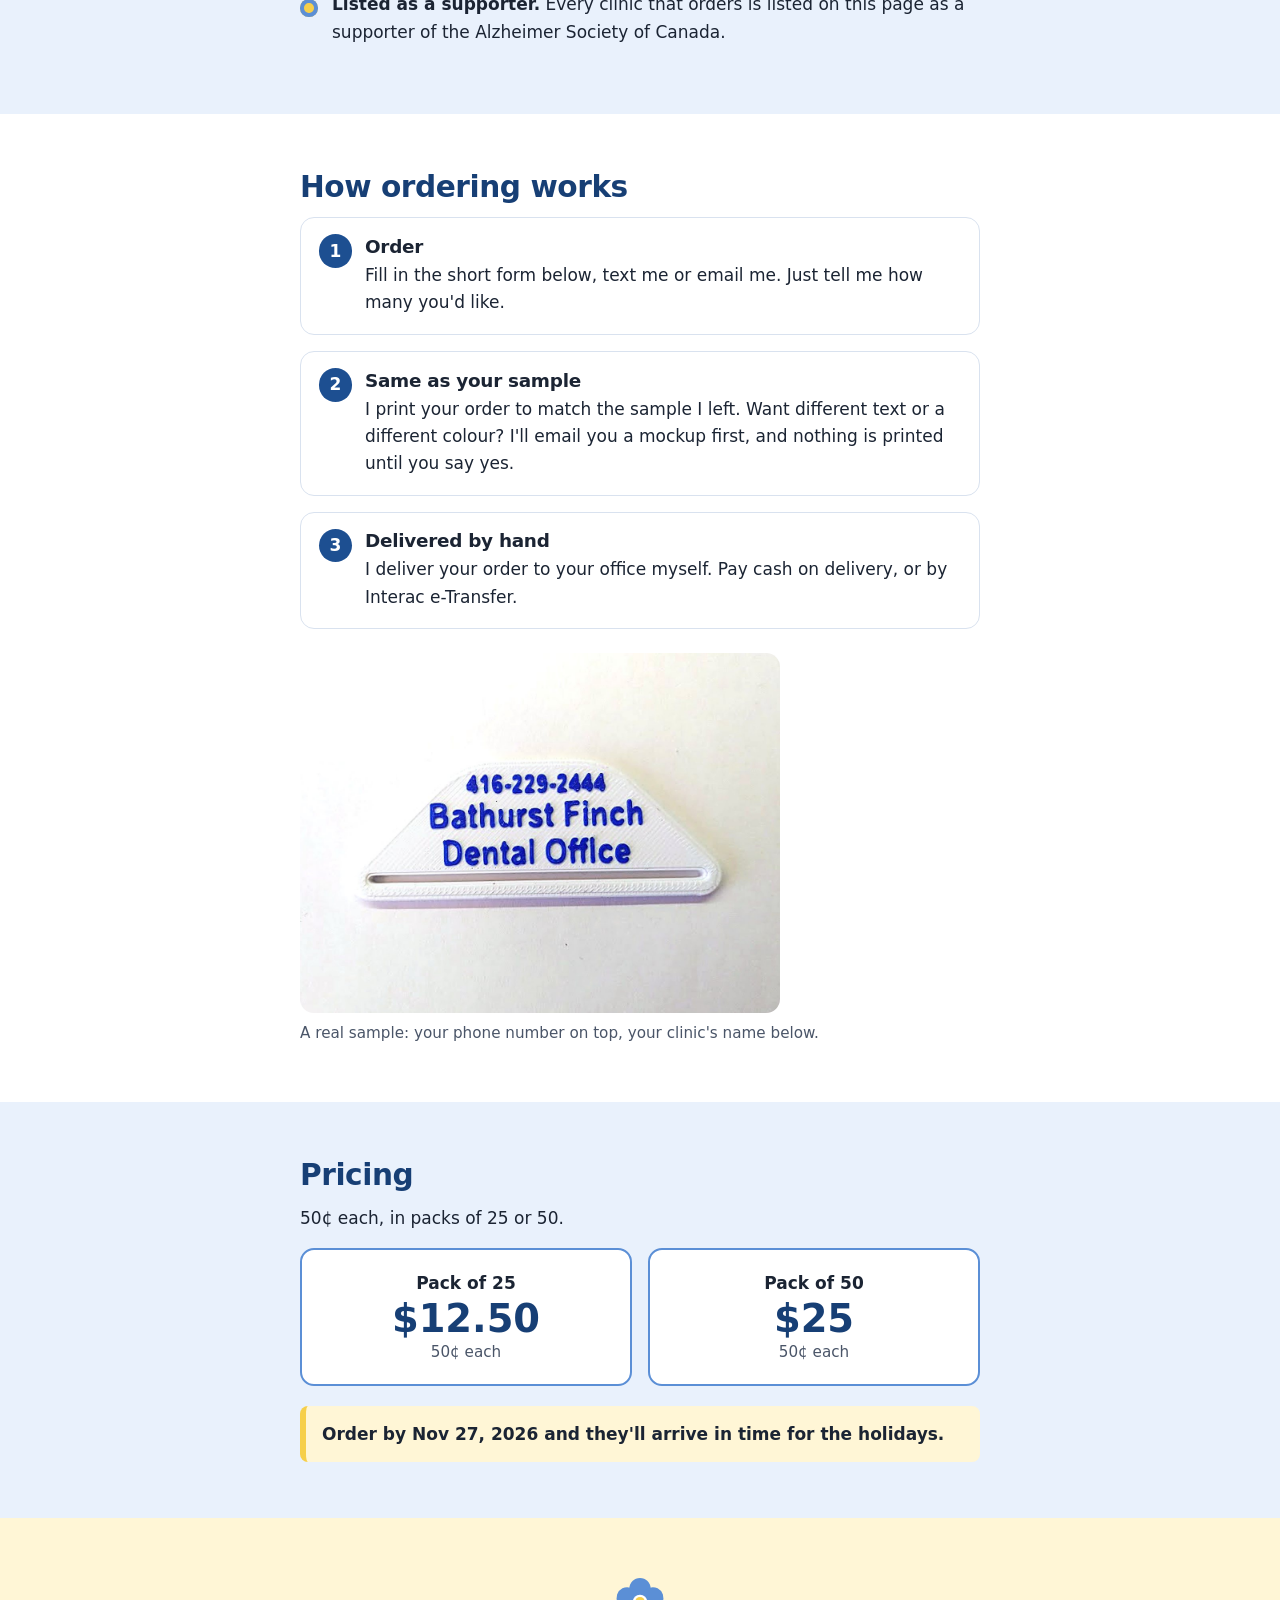
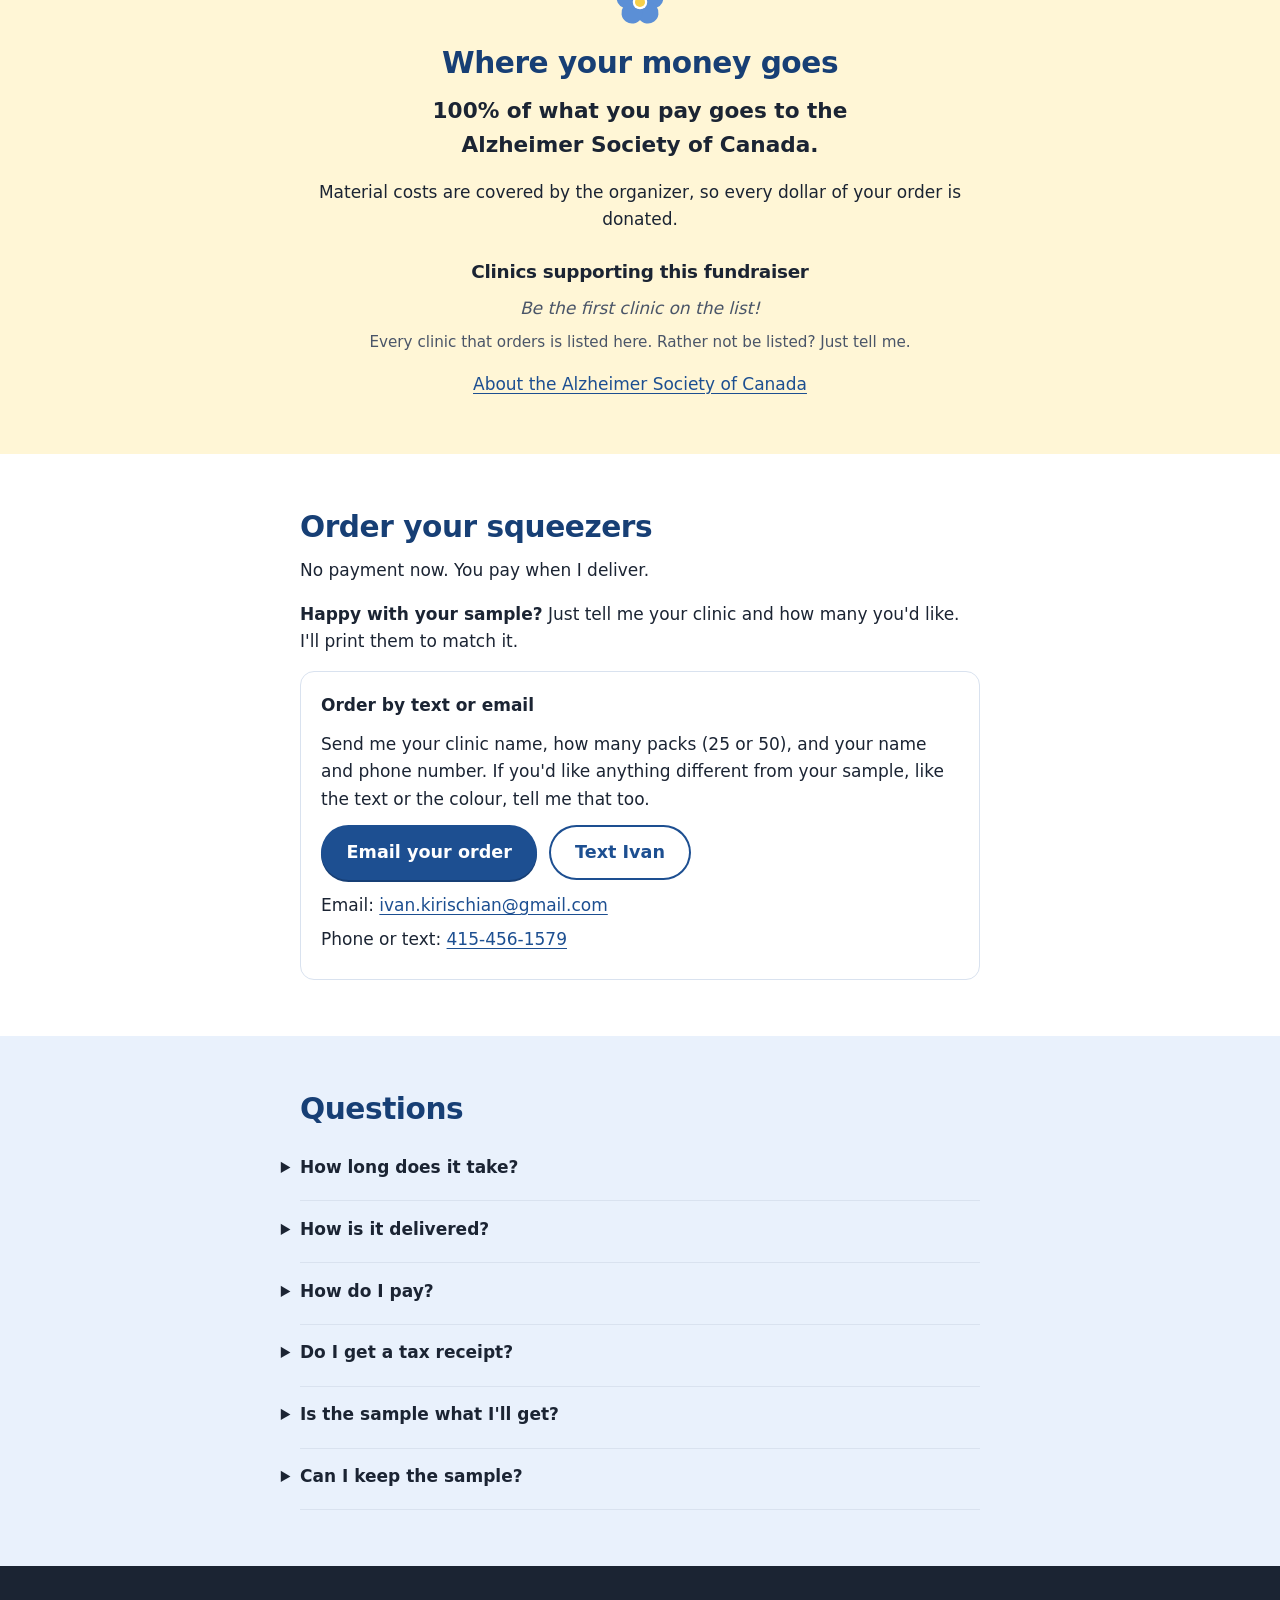
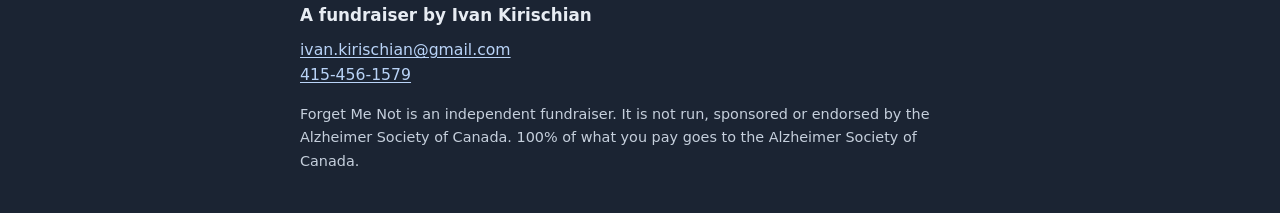
==== commit b2433f2b: "Add real squeezer photos to dentist page Co-Authored-By: Claude Opus 5.5 <noreply@anthropic.com>" ====
--- a/dentists/index.html
+++ b/dentists/index.html
@@ -44,10 +44,8 @@
           <a class="btn btn-outline" href="sms:+14154561579?&amp;body=Hi%20Ivan%2C%20we%20got%20your%20squeezer%20sample.%20We'd%20like%20to%20order%20some%20for%20our%20clinic.">Text Ivan</a>
           <p class="hero-note">50&cent; each &middot; Order by Nov 27</p>
         </div>
-        <!-- PLACEHOLDER: product photo. Hidden until there's a real photo of a printed sample.
-             To show it: save the photo as ../assets/img/squeezer.jpg, then replace this comment with:
-             <img class="hero-photo" src="../assets/img/squeezer.jpg" width="1200" height="900"
-                  alt="A toothpaste squeezer clipped onto a tube, printed with a dental clinic's name"> -->
+        <img class="hero-photo" src="../assets/img/squeezer.jpg" width="1200" height="900"
+             alt="A blue and white squeezer printed with Bathurst Finch Dental Office and its phone number, clipped onto a toothpaste tube">
       </div>
     </section>
 
@@ -89,6 +87,11 @@
           <li><h3>Same as your sample</h3><p>I print your order to match the sample I left. Want different text or a different colour? I'll email you a mockup first, and nothing is printed until you say yes.</p></li>
           <li><h3>Delivered by hand</h3><p>I deliver your order to your office myself. Pay cash on delivery, or by Interac e-Transfer.</p></li>
         </ol>
+        <figure class="sample-photo">
+          <img src="../assets/img/squeezer-flat.jpg" width="1200" height="900" loading="lazy"
+               alt="A printed sample squeezer: the phone number on top and the clinic name below, in raised blue letters">
+          <figcaption>A real sample: your phone number on top, your clinic's name below.</figcaption>
+        </figure>
       </div>
     </section>
 
--- a/assets/css/styles.css
+++ b/assets/css/styles.css
@@ -315,3 +315,7 @@
   overflow: hidden; clip: rect(0 0 0 0);
   white-space: nowrap; border: 0;
 }
+
+.sample-photo { margin: 1.5rem 0 0; }
+.sample-photo img { display: block; width: 100%; max-width: 480px; height: auto; border-radius: var(--radius); }
+.sample-photo figcaption { margin-top: .5rem; color: var(--muted, #555); font-size: .95rem; }
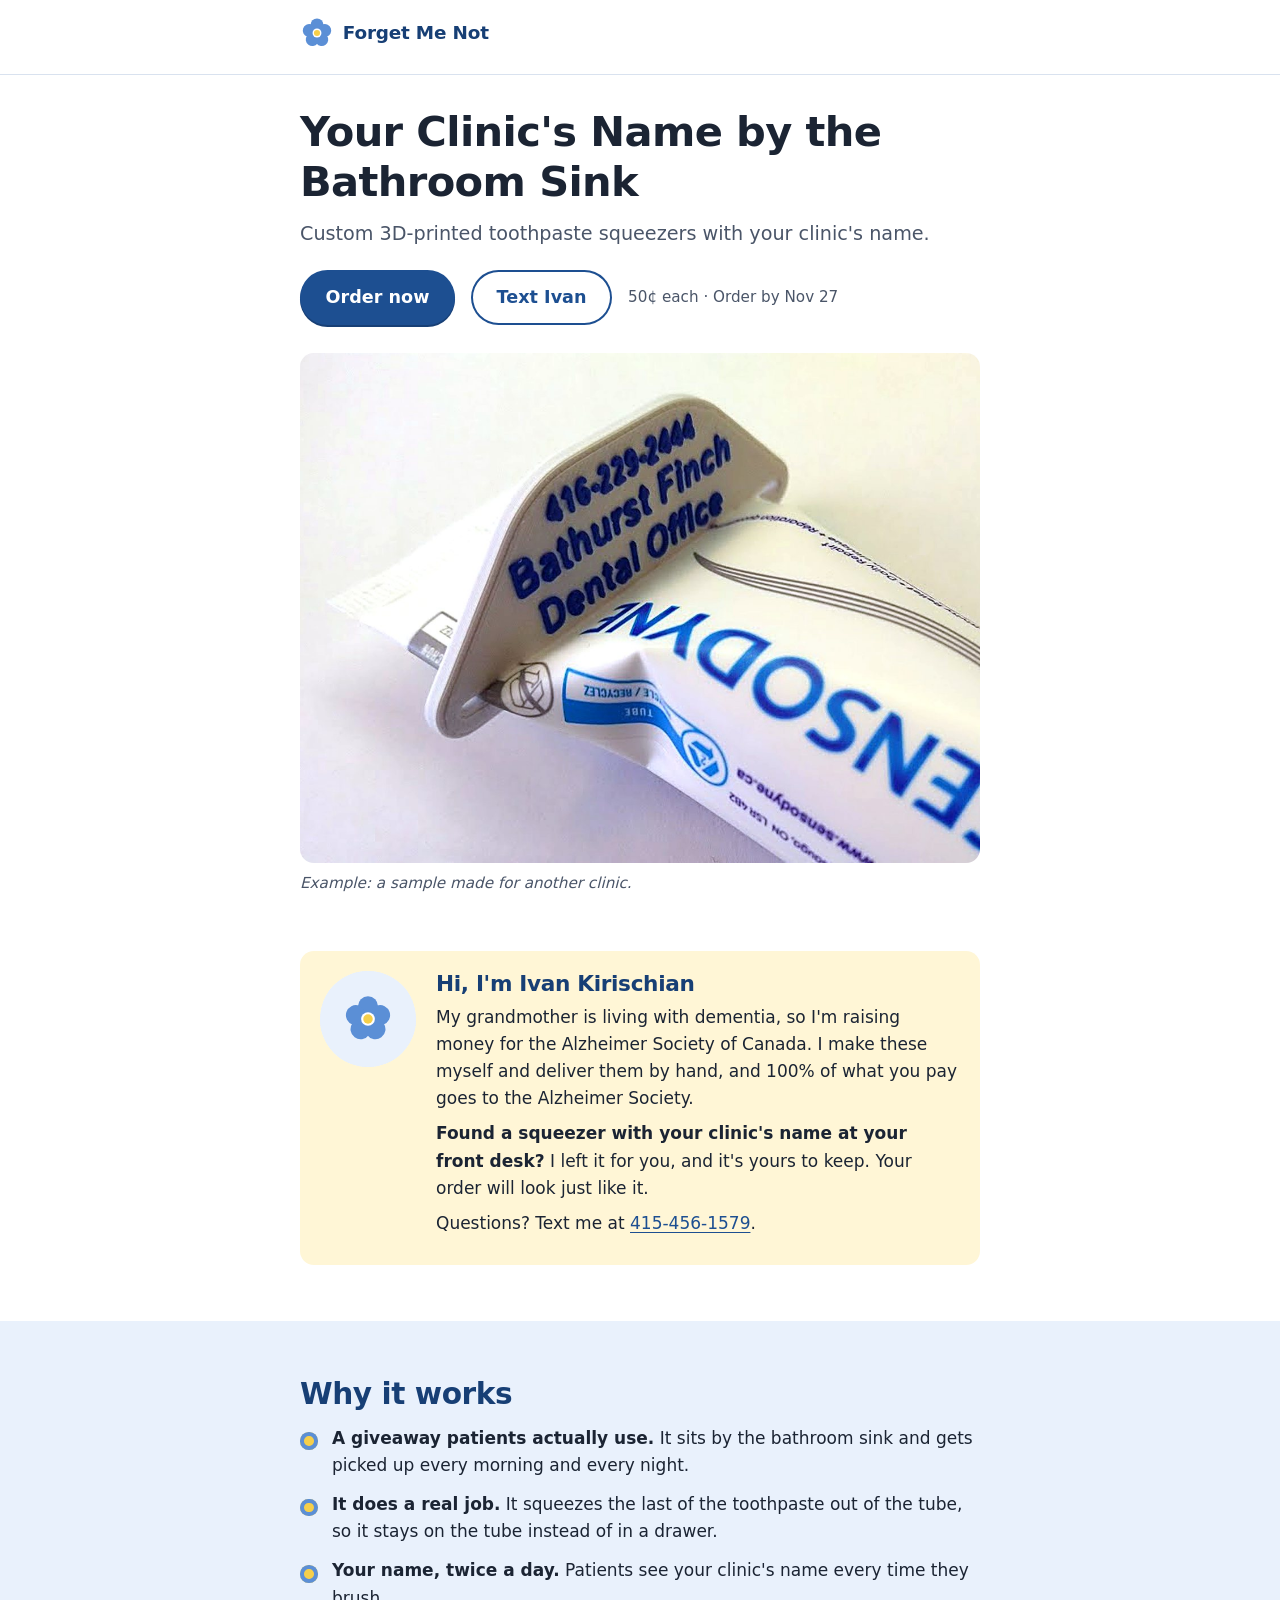
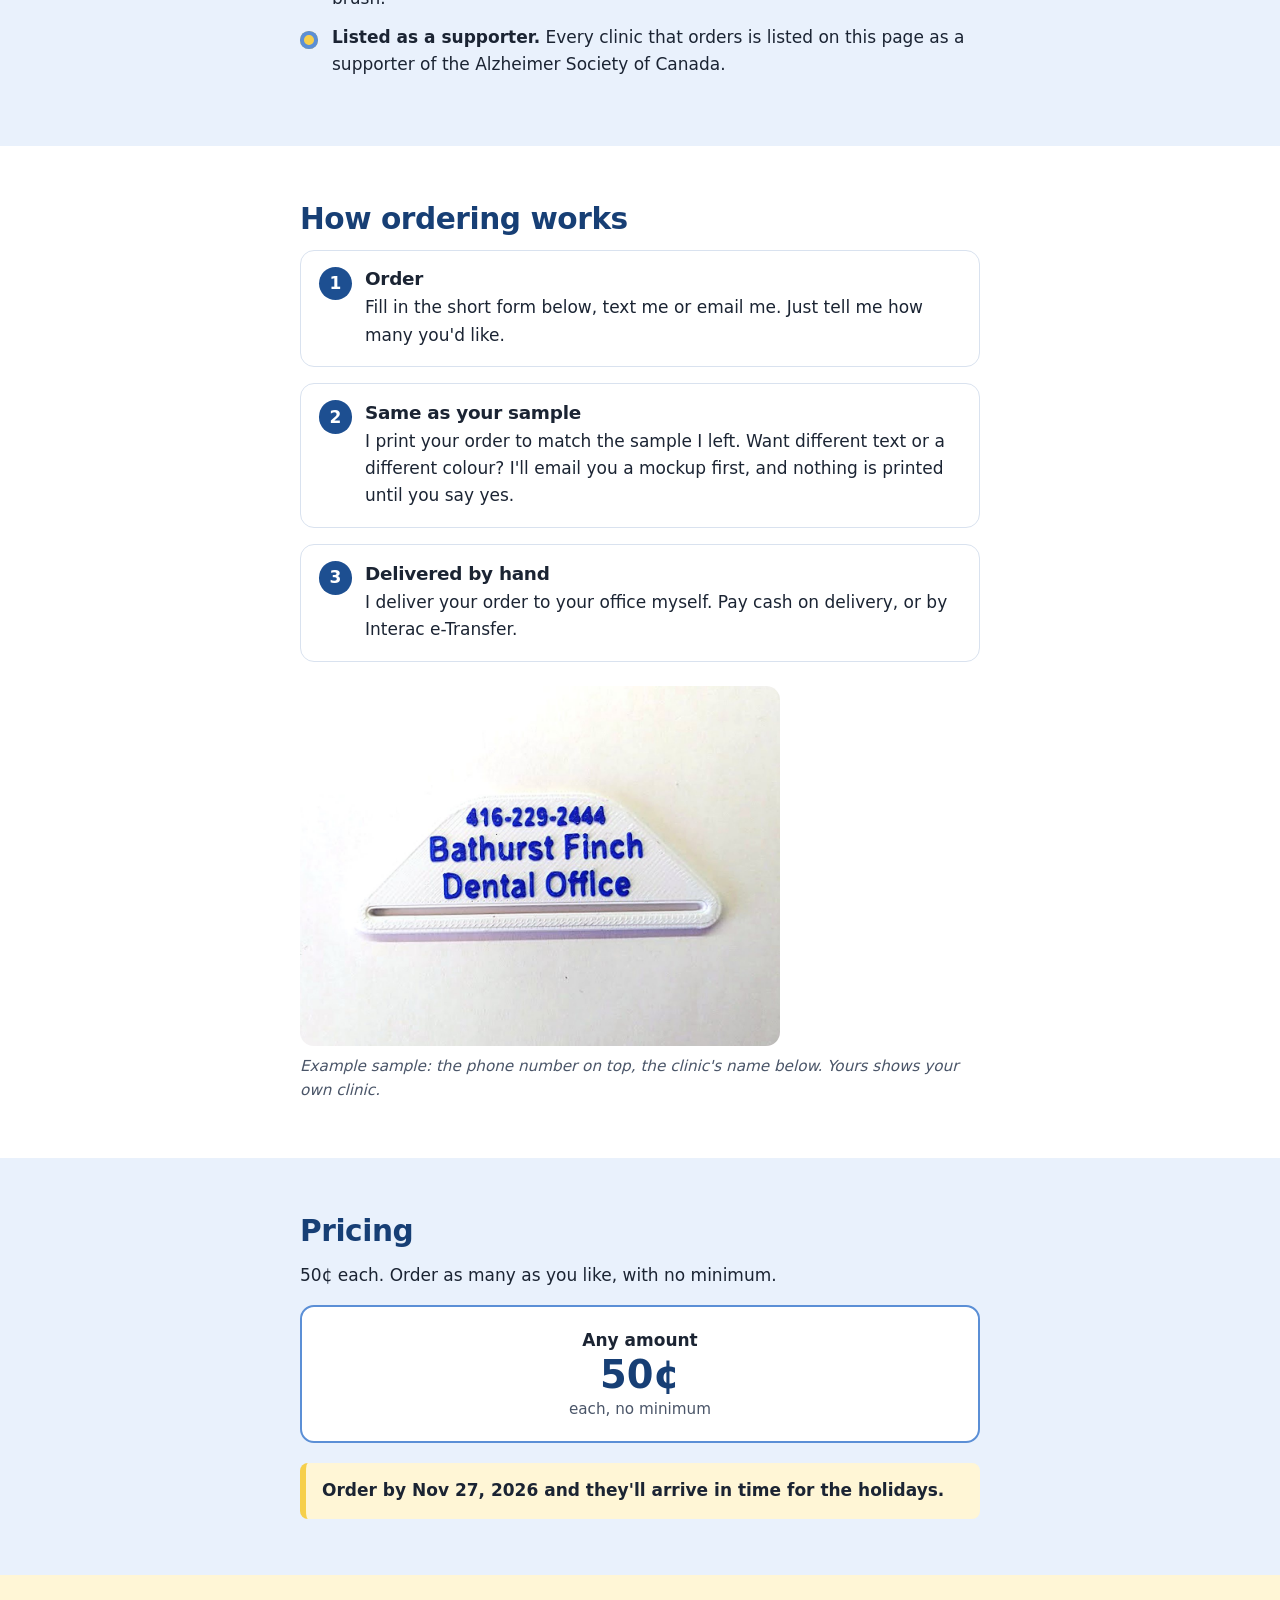
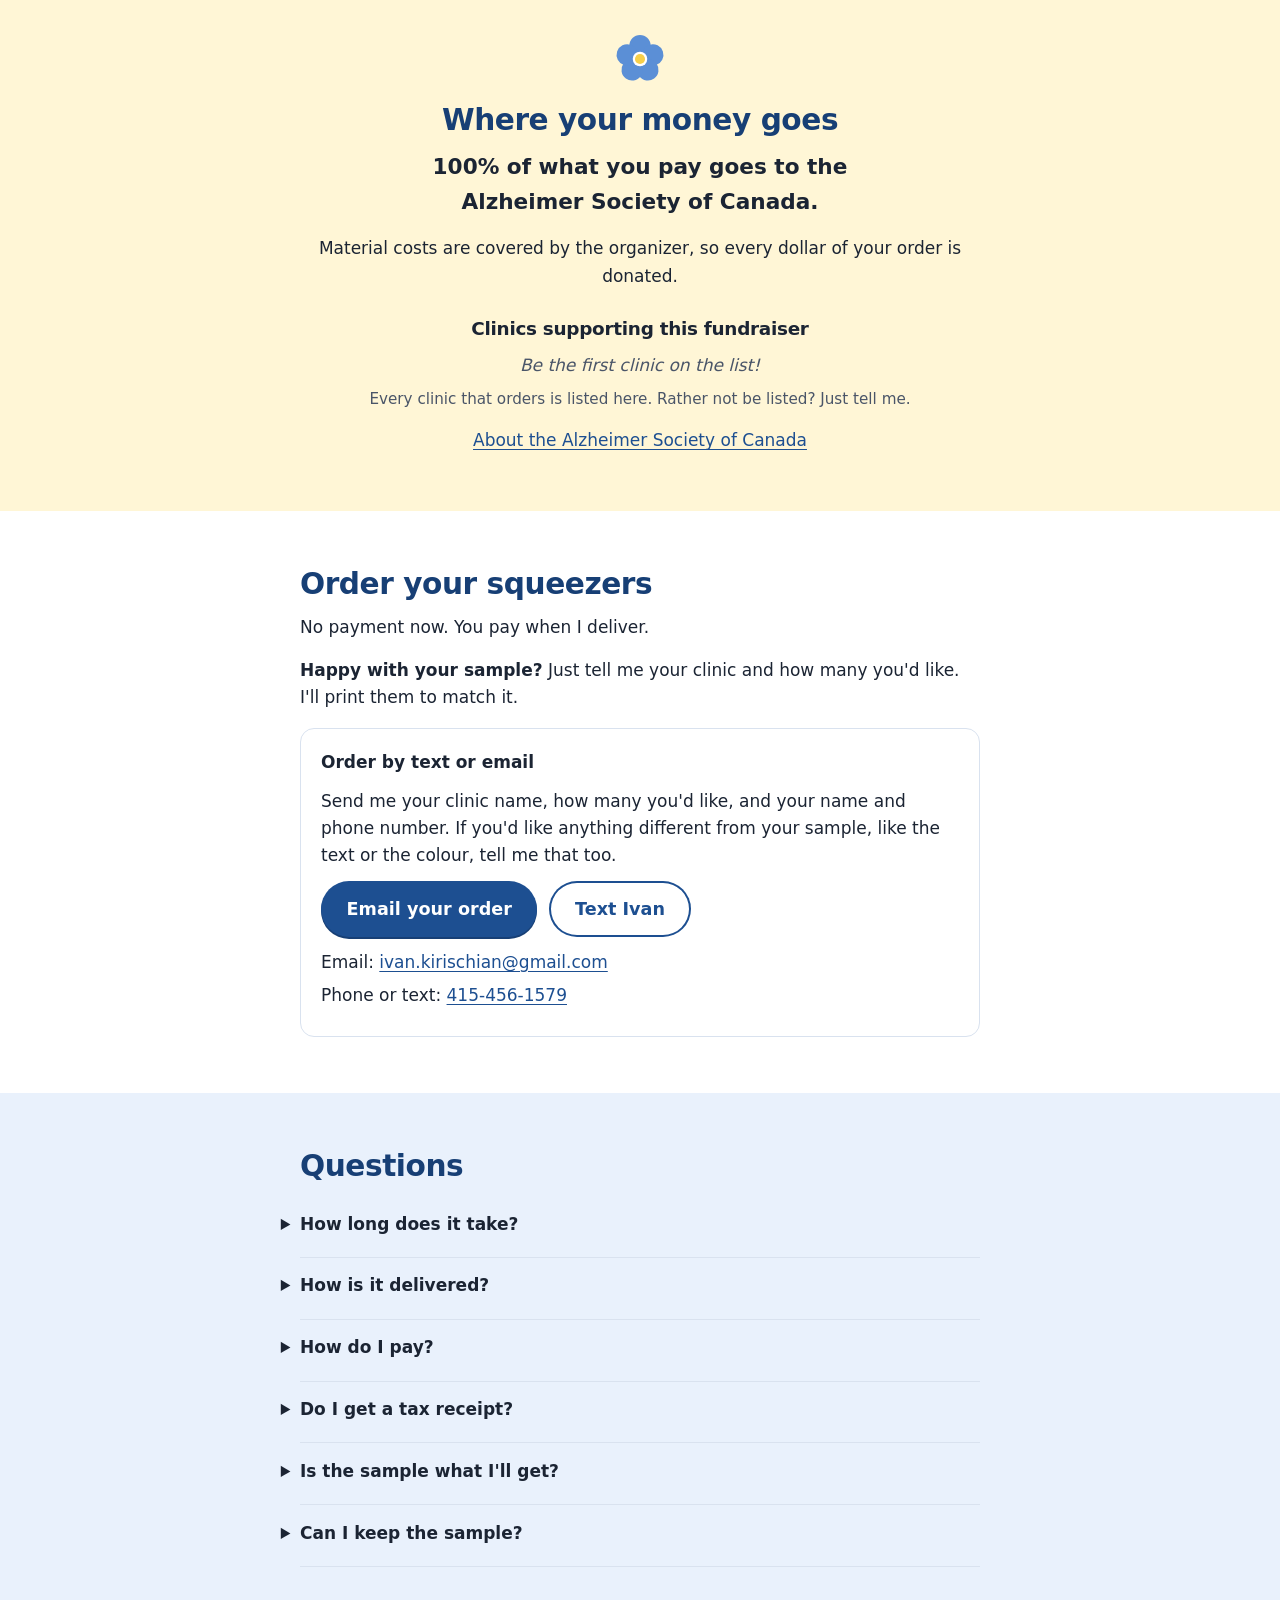
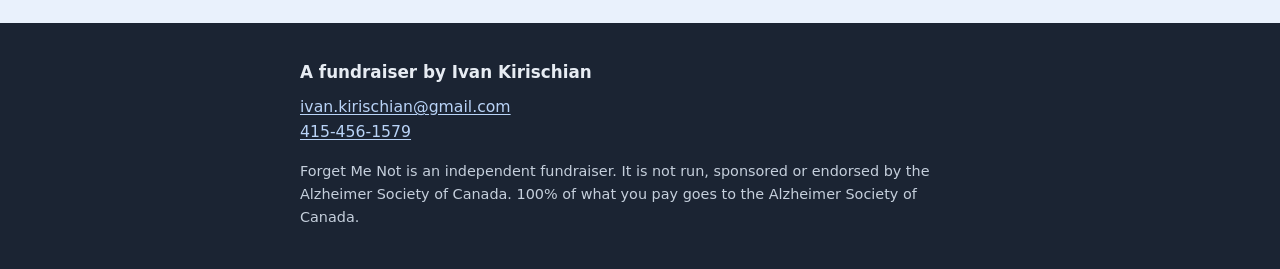
==== commit 46843b2a: "Dentists: no minimum order, label photos as examples Co-Authored-By: Claude Opus 5.5 <noreply@anthro" ====
--- a/dentists/index.html
+++ b/dentists/index.html
@@ -4,7 +4,7 @@
   <meta charset="utf-8">
   <meta name="viewport" content="width=device-width, initial-scale=1">
   <title>Custom Toothpaste Squeezers for Dental Clinics | Forget Me Not</title>
-  <meta name="description" content="Custom 3D-printed toothpaste squeezers with your clinic's name. 50¢ each in packs of 25 or 50. 100% of what you pay goes to the Alzheimer Society of Canada. Order by Nov 27, 2026.">
+  <meta name="description" content="Custom 3D-printed toothpaste squeezers with your clinic's name. 50¢ each, order any amount. 100% of what you pay goes to the Alzheimer Society of Canada. Order by Nov 27, 2026.">
   <meta name="theme-color" content="#1d4f91">
 
   <!-- SITE URL: if the site address changes, update the canonical and og: URLs below. -->
@@ -46,6 +46,7 @@
         </div>
         <img class="hero-photo" src="../assets/img/squeezer.jpg" width="1200" height="900"
              alt="A blue and white squeezer printed with Bathurst Finch Dental Office and its phone number, clipped onto a toothpaste tube">
+        <p class="photo-note">Example: a sample made for another clinic.</p>
       </div>
     </section>
 
@@ -90,7 +91,7 @@
         <figure class="sample-photo">
           <img src="../assets/img/squeezer-flat.jpg" width="1200" height="900" loading="lazy"
                alt="A printed sample squeezer: the phone number on top and the clinic name below, in raised blue letters">
-          <figcaption>A real sample: your phone number on top, your clinic's name below.</figcaption>
+          <figcaption>Example sample: the phone number on top, the clinic's name below. Yours shows your own clinic.</figcaption>
         </figure>
       </div>
     </section>
@@ -99,10 +100,9 @@
     <section class="tint" aria-labelledby="pricing">
       <div class="wrap">
         <h2 id="pricing">Pricing</h2>
-        <p>50&cent; each, in packs of 25 or 50.</p>
-        <div class="prices two">
-          <div class="price"><span class="what">Pack of 25</span><span class="amount">$12.50</span><span class="per">50&cent; each</span></div>
-          <div class="price"><span class="what">Pack of 50</span><span class="amount">$25</span><span class="per">50&cent; each</span></div>
+        <p>50&cent; each. Order as many as you like, with no minimum.</p>
+        <div class="prices">
+          <div class="price"><span class="what">Any amount</span><span class="amount">50&cent;</span><span class="per">each, no minimum</span></div>
         </div>
         <p class="deadline">Order by Nov 27, 2026 and they'll arrive in time for the holidays.</p>
       </div>
@@ -143,9 +143,9 @@
                and delete the whole <div class="form-fallback"> block below. -->
           <div class="form-fallback">
             <p><strong>Order by text or email</strong></p>
-            <p>Send me your clinic name, how many packs (25 or 50), and your name and phone number. If you'd like anything different from your sample, like the text or the colour, tell me that too.</p>
+            <p>Send me your clinic name, how many you'd like, and your name and phone number. If you'd like anything different from your sample, like the text or the colour, tell me that too.</p>
             <p class="btn-row">
-              <a class="btn" href="mailto:ivan.kirischian@gmail.com?subject=Squeezer%20order&amp;body=Clinic%20name%3A%0APack%20size%20(25%20or%2050)%3A%0AContact%20name%3A%0APhone%3A%0ASame%20as%20the%20sample%3F%20(yes%20%2F%20changes%3A%20...)%3A%0ADelivery%20notes%3A%0AOK%20to%20list%20your%20clinic%20on%20the%20website%20as%20a%20supporter%3F%20(yes%20%2F%20no)%3A%0A">Email your order</a>
+              <a class="btn" href="mailto:ivan.kirischian@gmail.com?subject=Squeezer%20order&amp;body=Clinic%20name%3A%0AHow%20many%3A%0AContact%20name%3A%0APhone%3A%0ASame%20as%20the%20sample%3F%20(yes%20%2F%20changes%3A%20...)%3A%0ADelivery%20notes%3A%0AOK%20to%20list%20your%20clinic%20on%20the%20website%20as%20a%20supporter%3F%20(yes%20%2F%20no)%3A%0A">Email your order</a>
               <a class="btn btn-outline" href="sms:+14154561579?&amp;body=Hi%20Ivan%2C%20we%20got%20your%20squeezer%20sample.%20We'd%20like%20to%20order%20some%20for%20our%20clinic.">Text Ivan</a>
             </p>
             <ul class="contact-lines">
--- a/assets/css/styles.css
+++ b/assets/css/styles.css
@@ -319,3 +319,5 @@
 .sample-photo { margin: 1.5rem 0 0; }
 .sample-photo img { display: block; width: 100%; max-width: 480px; height: auto; border-radius: var(--radius); }
 .sample-photo figcaption { margin-top: .5rem; color: var(--muted, #555); font-size: .95rem; }
+.photo-note { margin: .5rem 0 0; color: var(--muted); font-size: .95rem; font-style: italic; }
+.sample-photo figcaption { font-style: italic; }
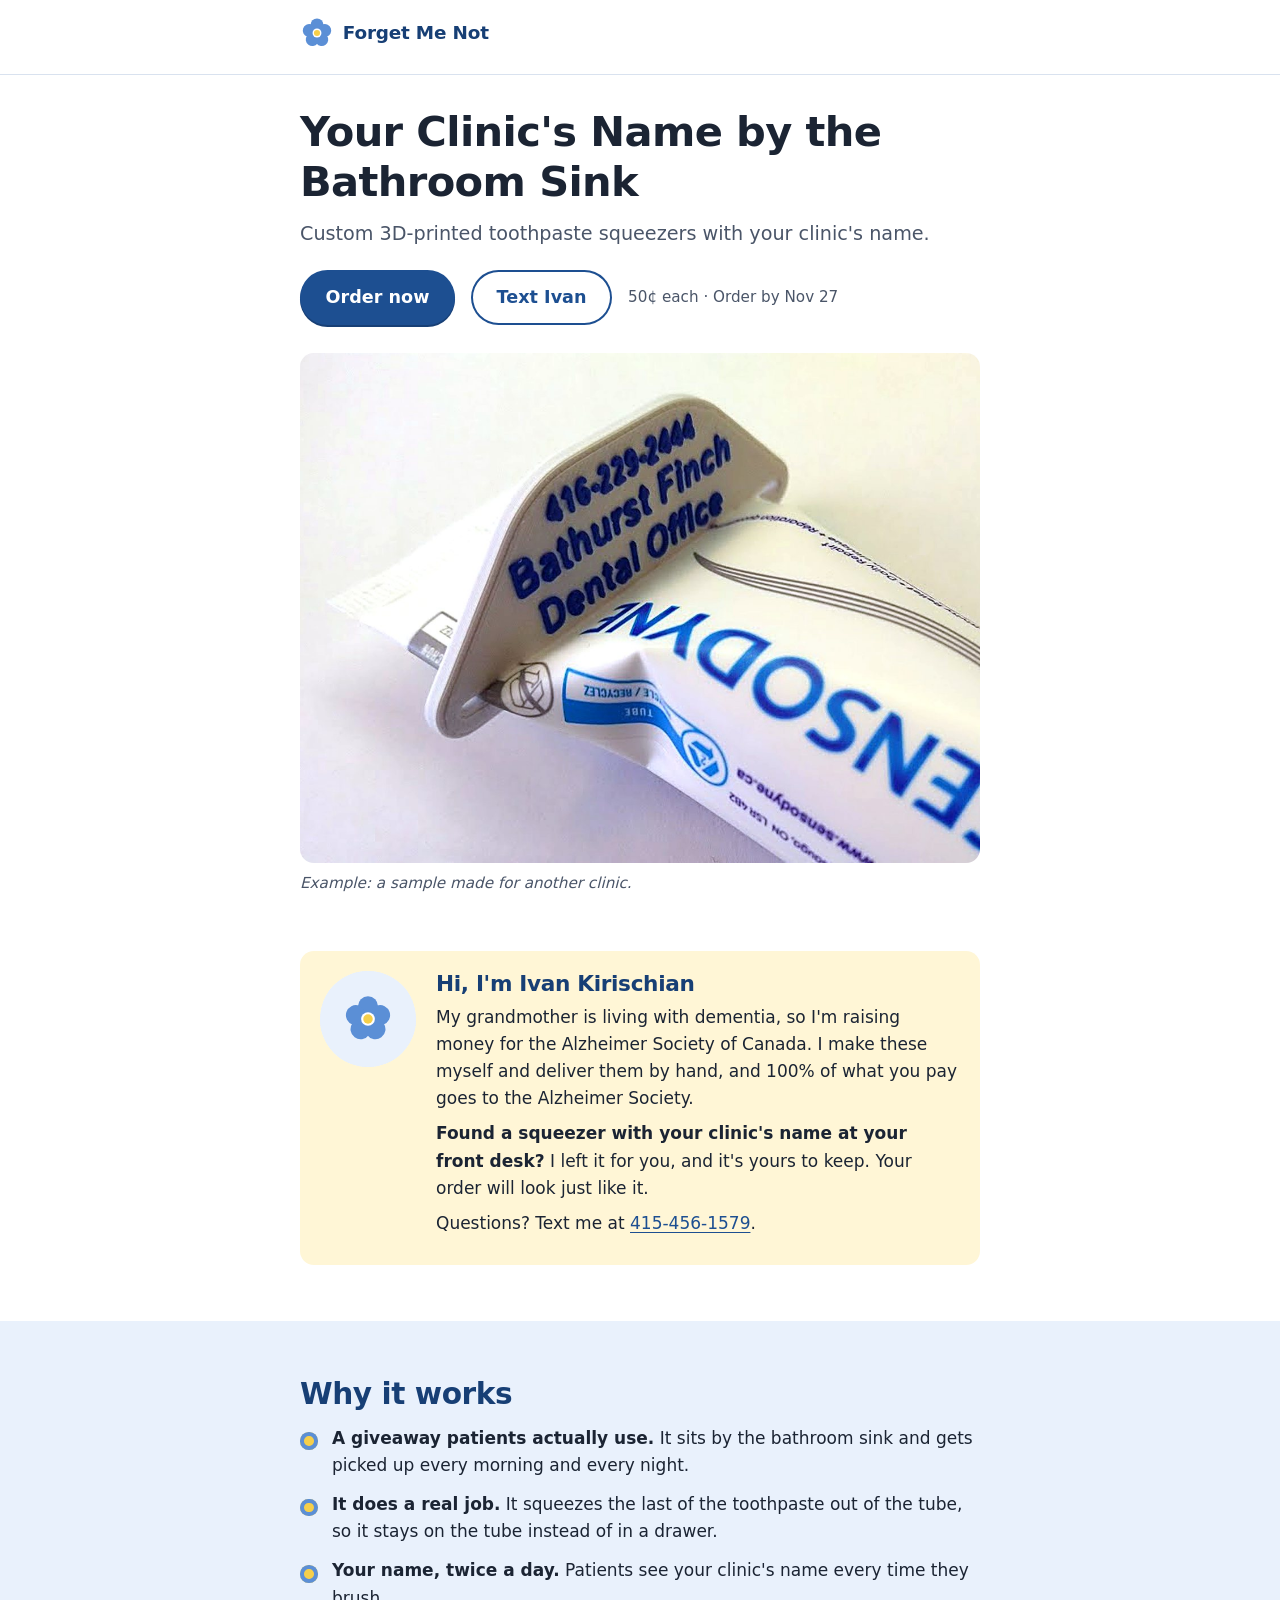
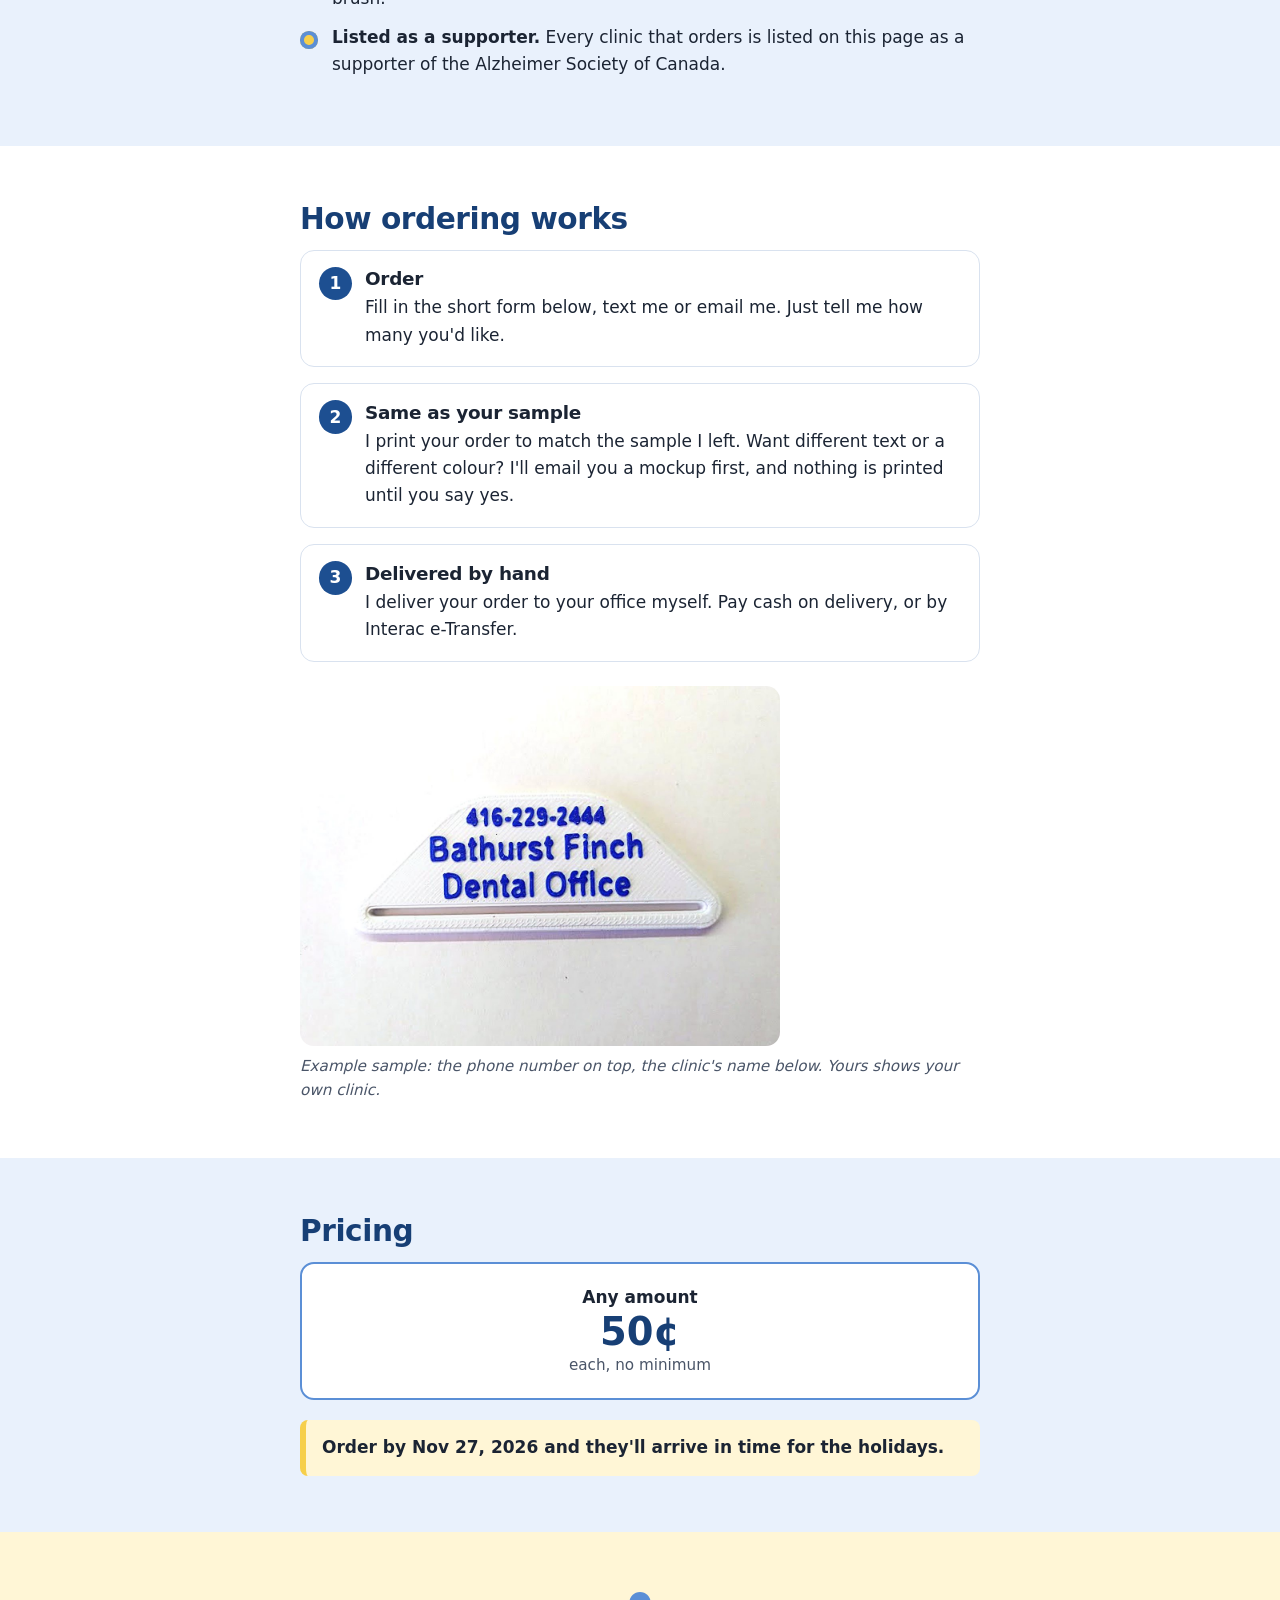
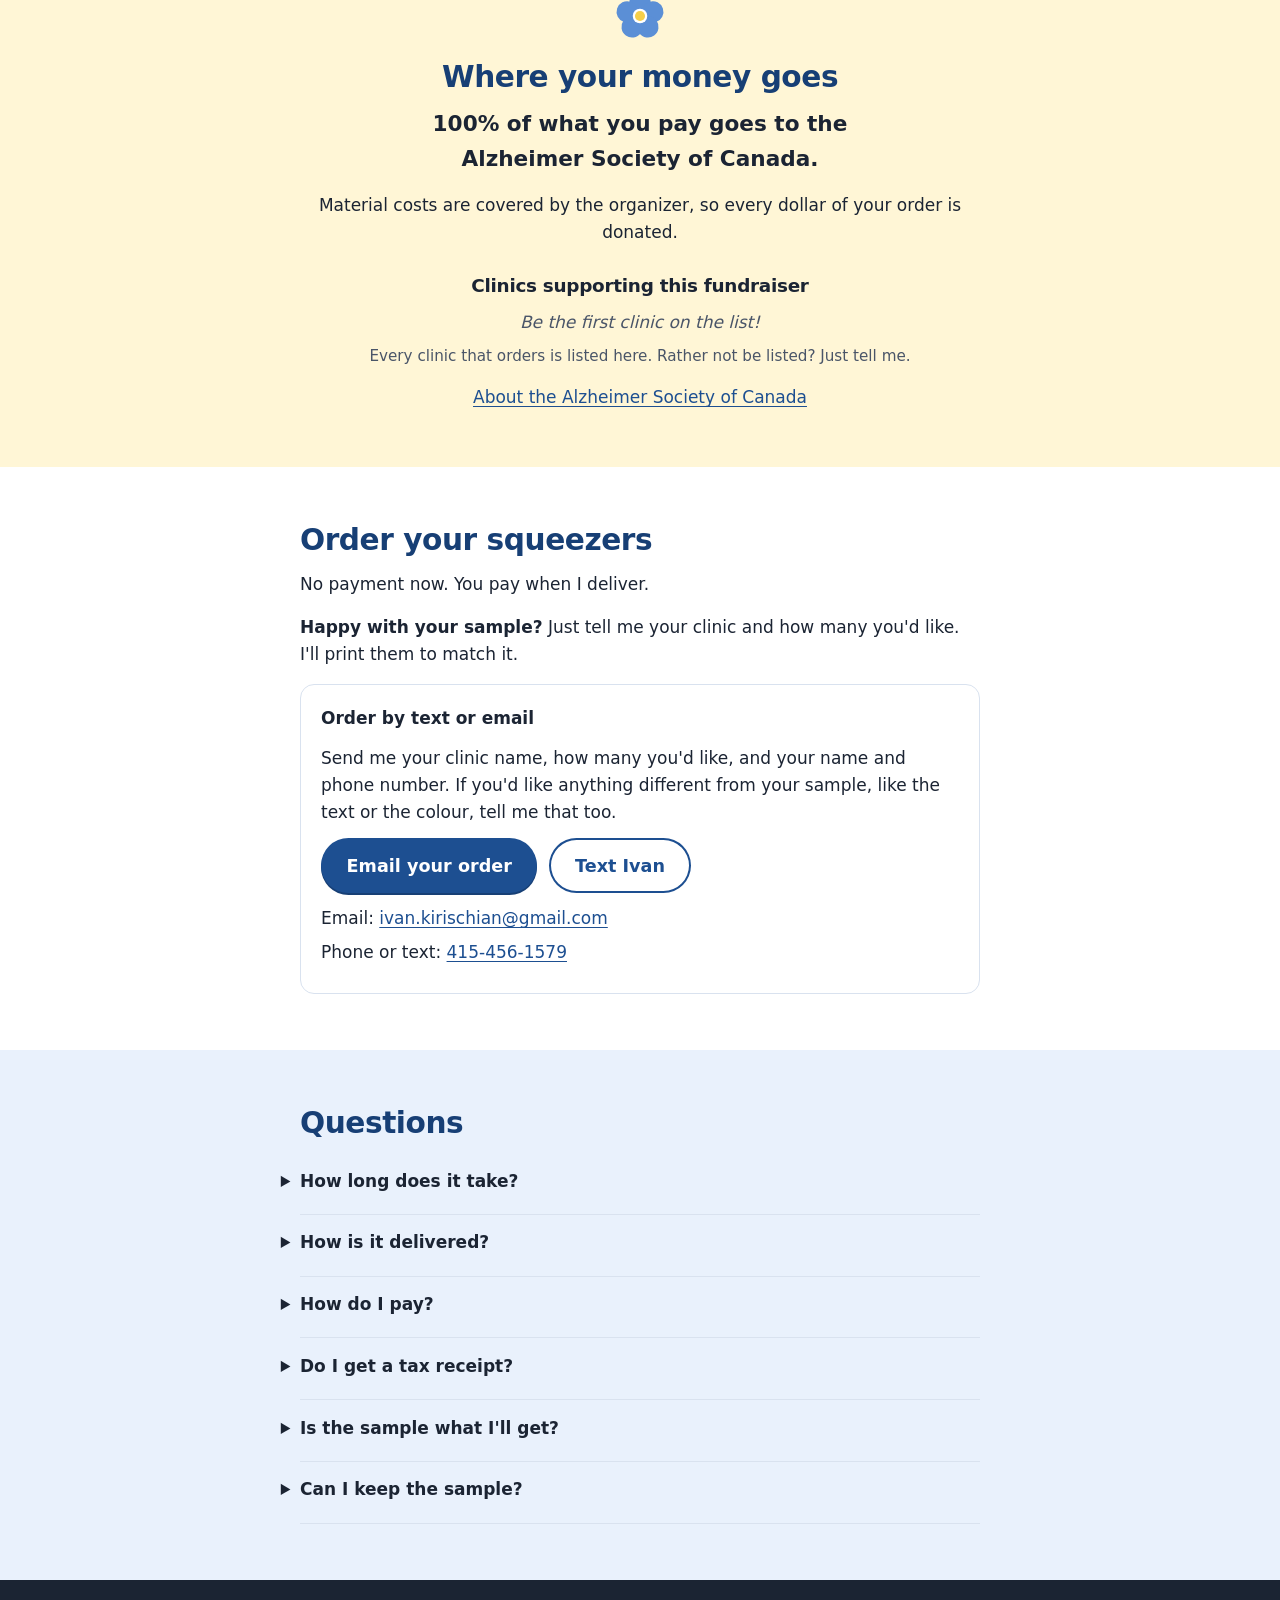
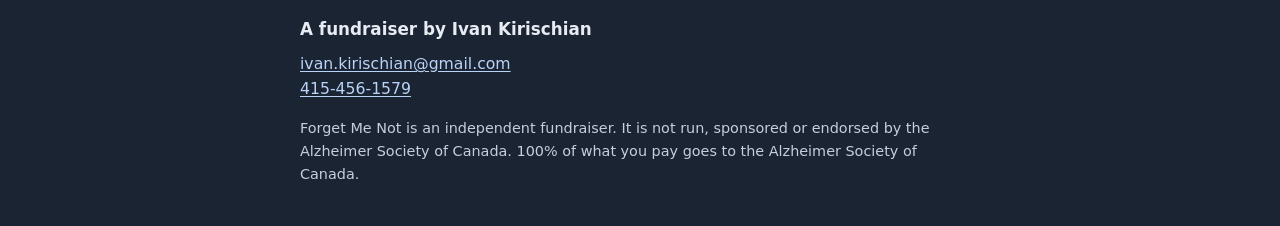
==== commit 5af84f2e: "Dentists: drop redundant pricing line" ====
--- a/dentists/index.html
+++ b/dentists/index.html
@@ -100,7 +100,6 @@
     <section class="tint" aria-labelledby="pricing">
       <div class="wrap">
         <h2 id="pricing">Pricing</h2>
-        <p>50&cent; each. Order as many as you like, with no minimum.</p>
         <div class="prices">
           <div class="price"><span class="what">Any amount</span><span class="amount">50&cent;</span><span class="per">each, no minimum</span></div>
         </div>
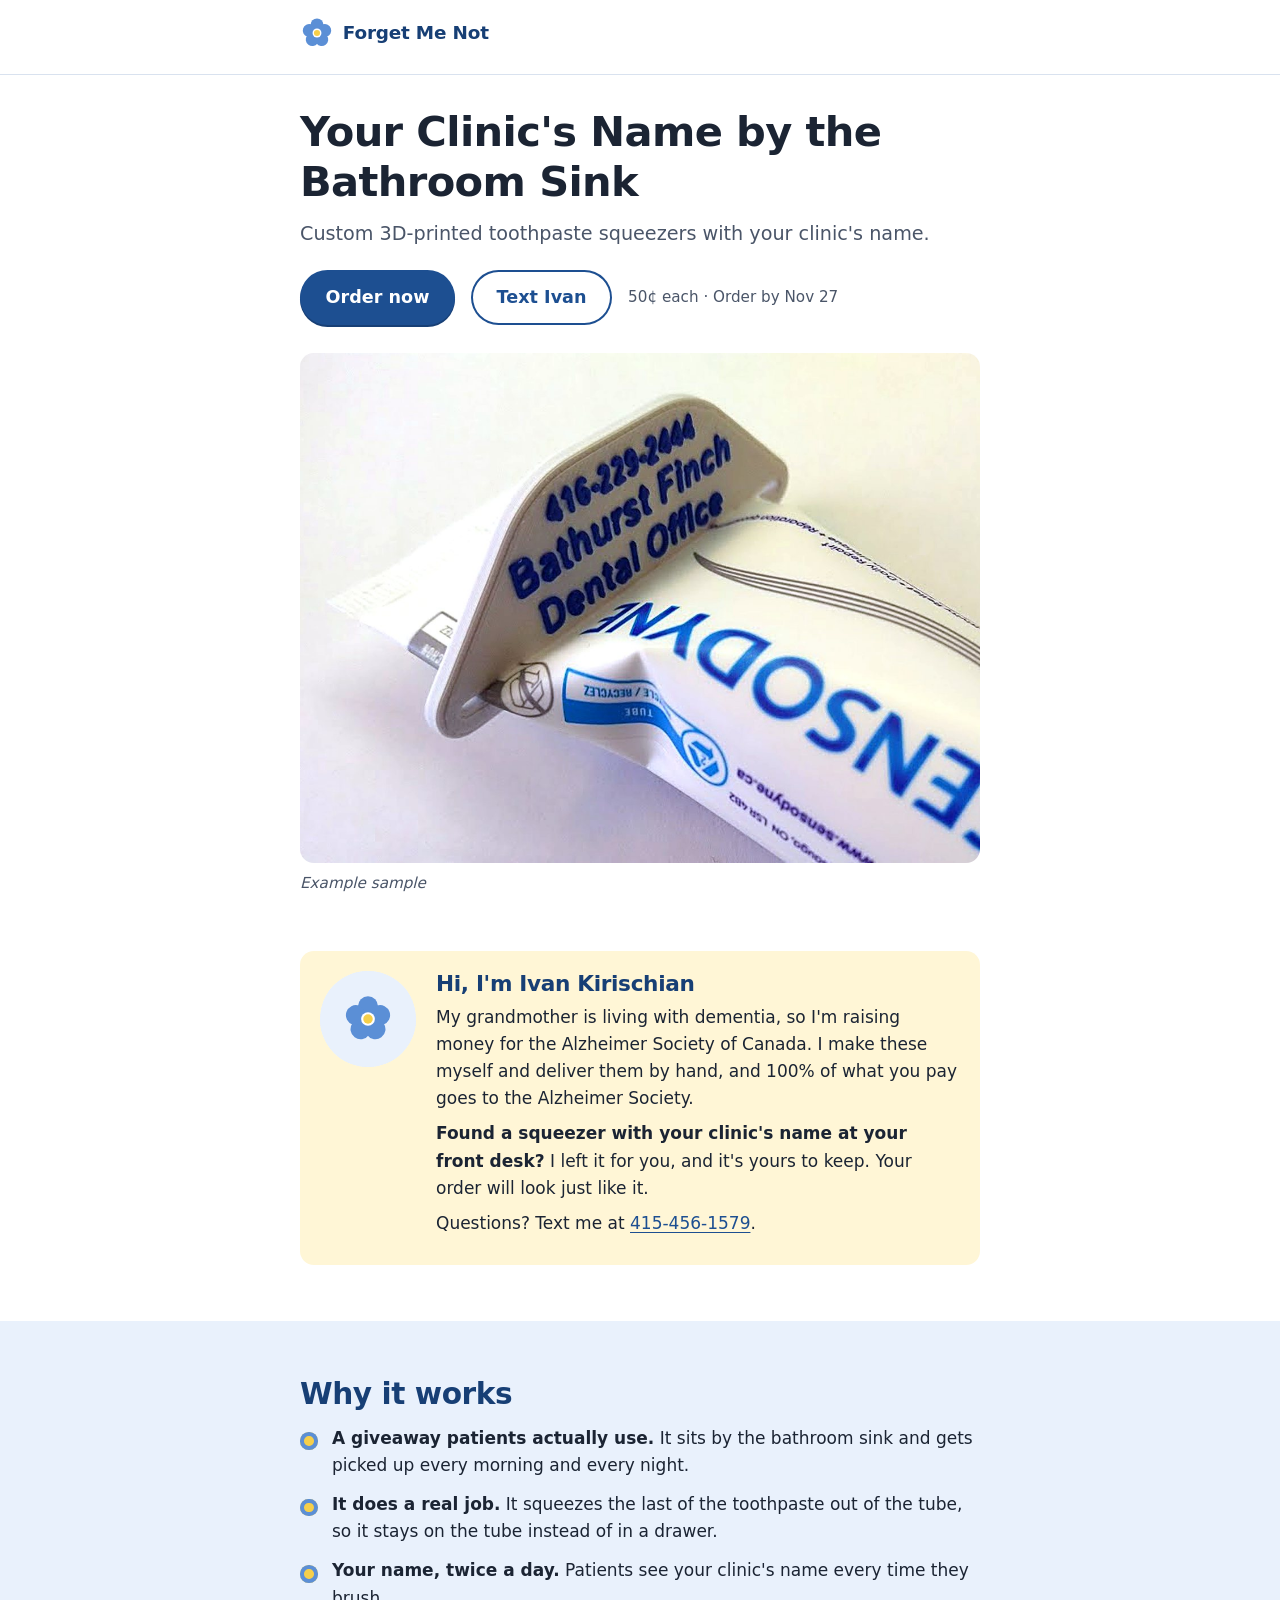
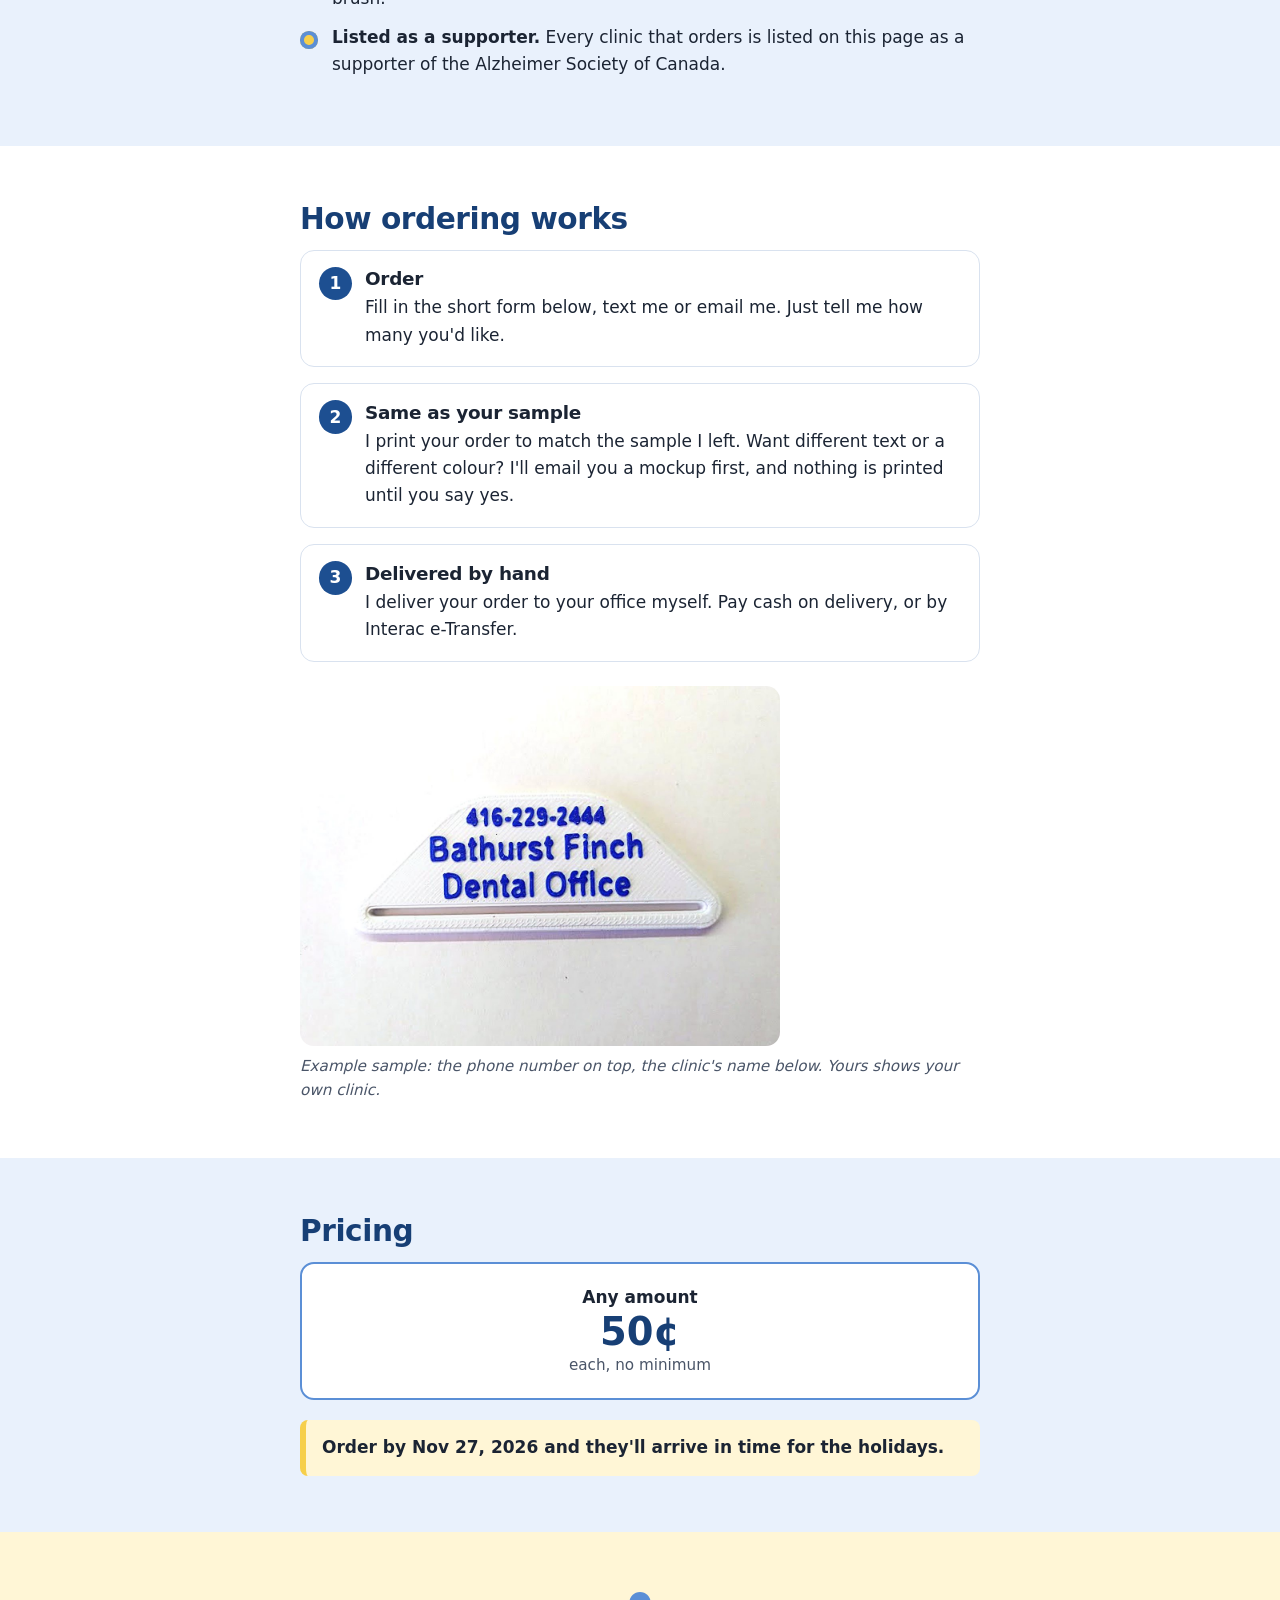
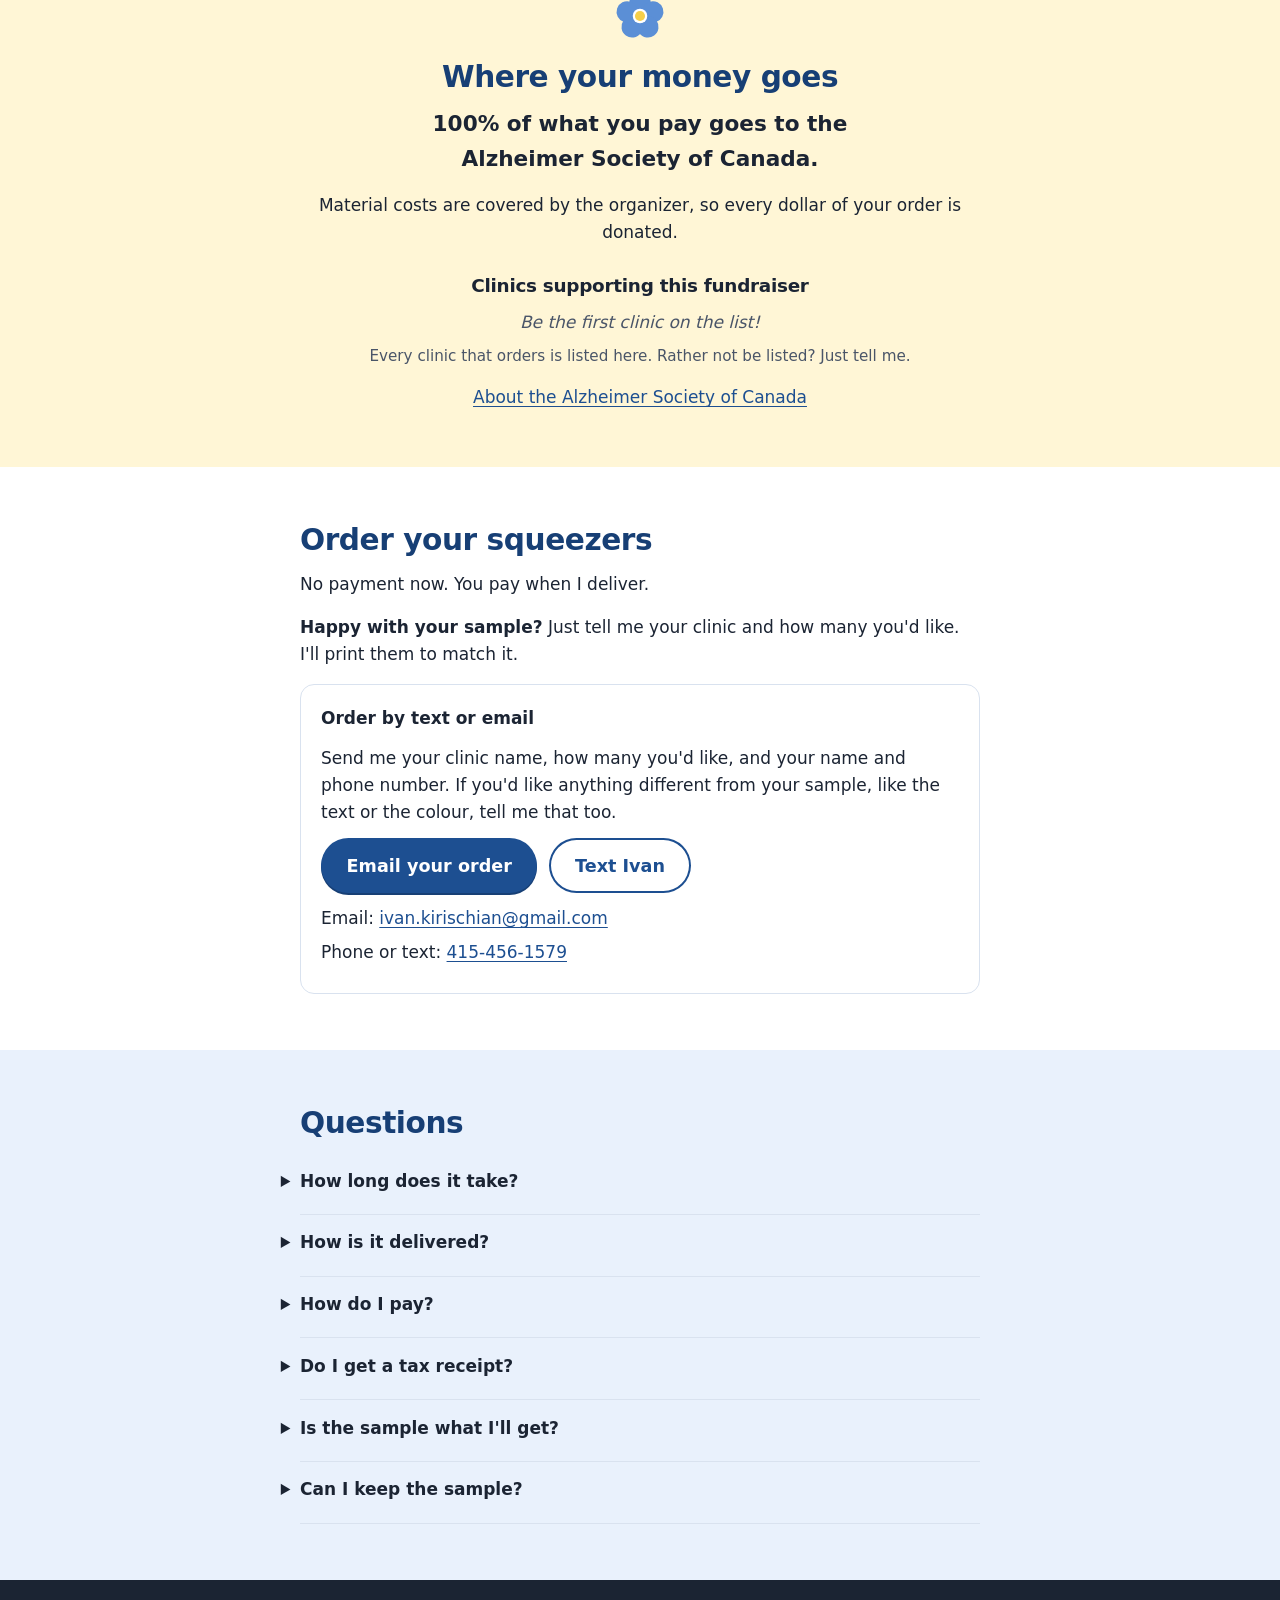
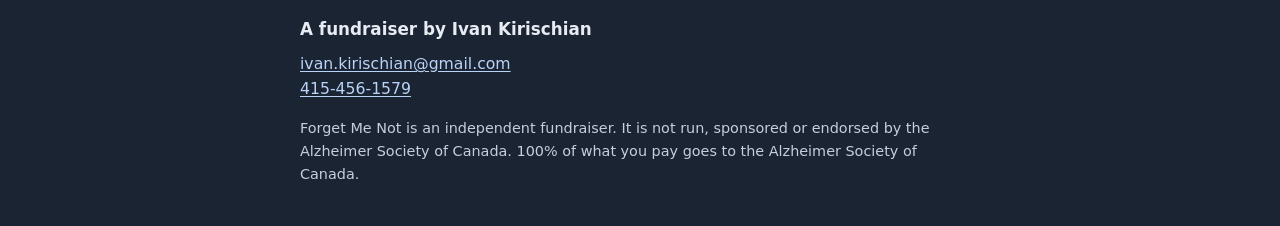
==== commit dc853f92: "Dentists: shorten photo caption" ====
--- a/dentists/index.html
+++ b/dentists/index.html
@@ -46,7 +46,7 @@
         </div>
         <img class="hero-photo" src="../assets/img/squeezer.jpg" width="1200" height="900"
              alt="A blue and white squeezer printed with Bathurst Finch Dental Office and its phone number, clipped onto a toothpaste tube">
-        <p class="photo-note">Example: a sample made for another clinic.</p>
+        <p class="photo-note">Example sample</p>
       </div>
     </section>
 
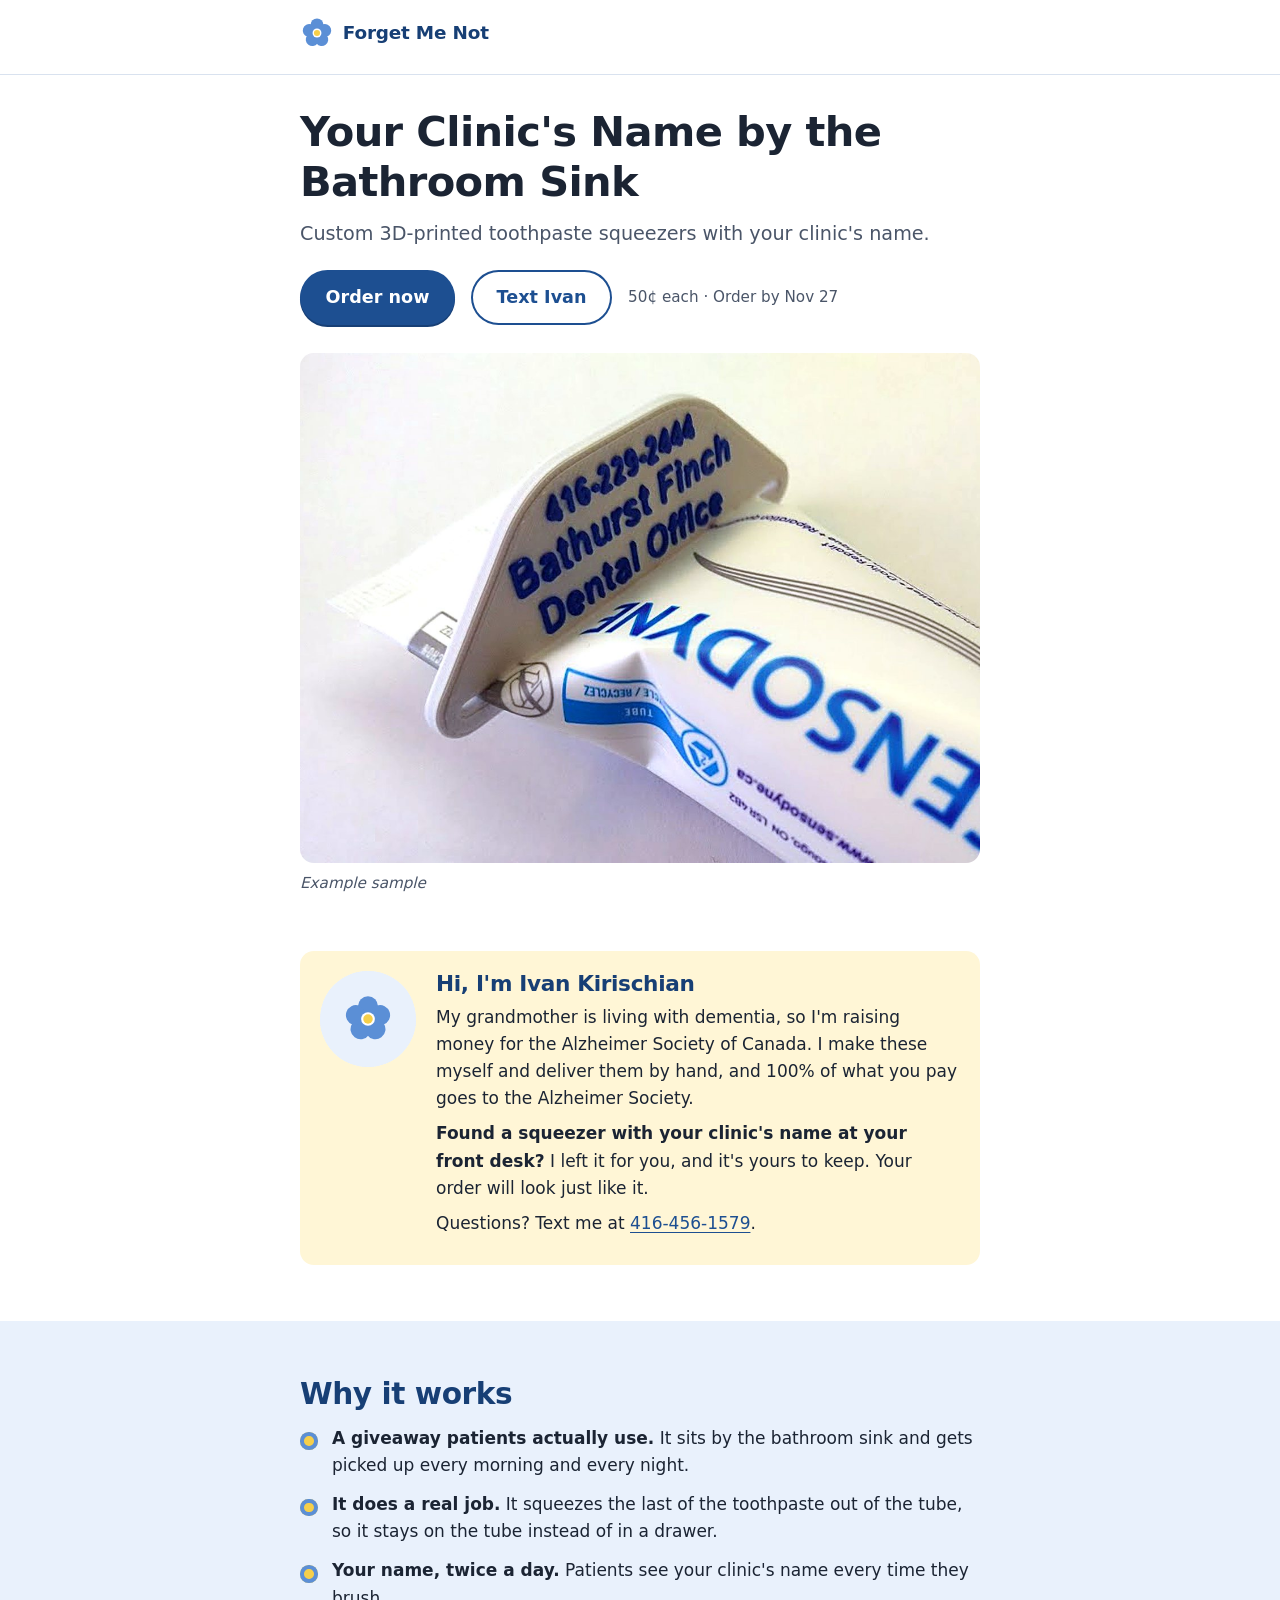
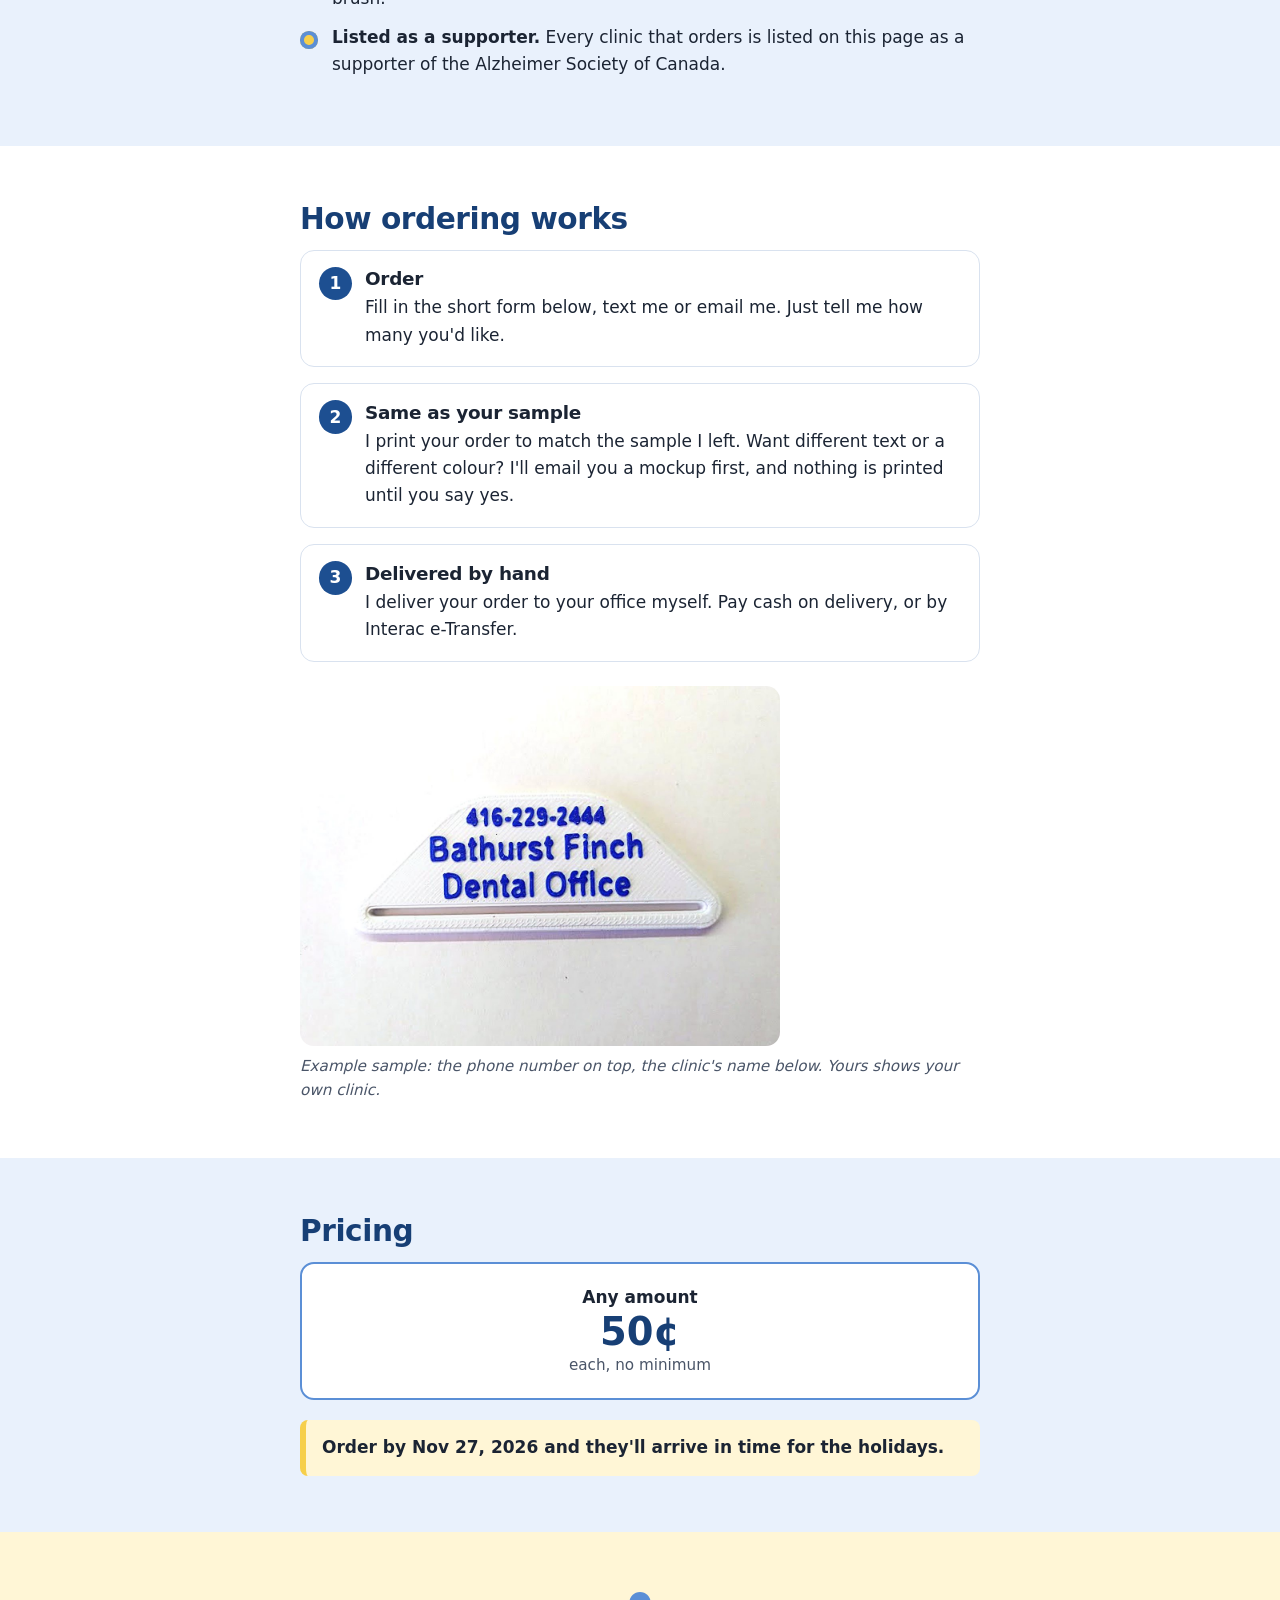
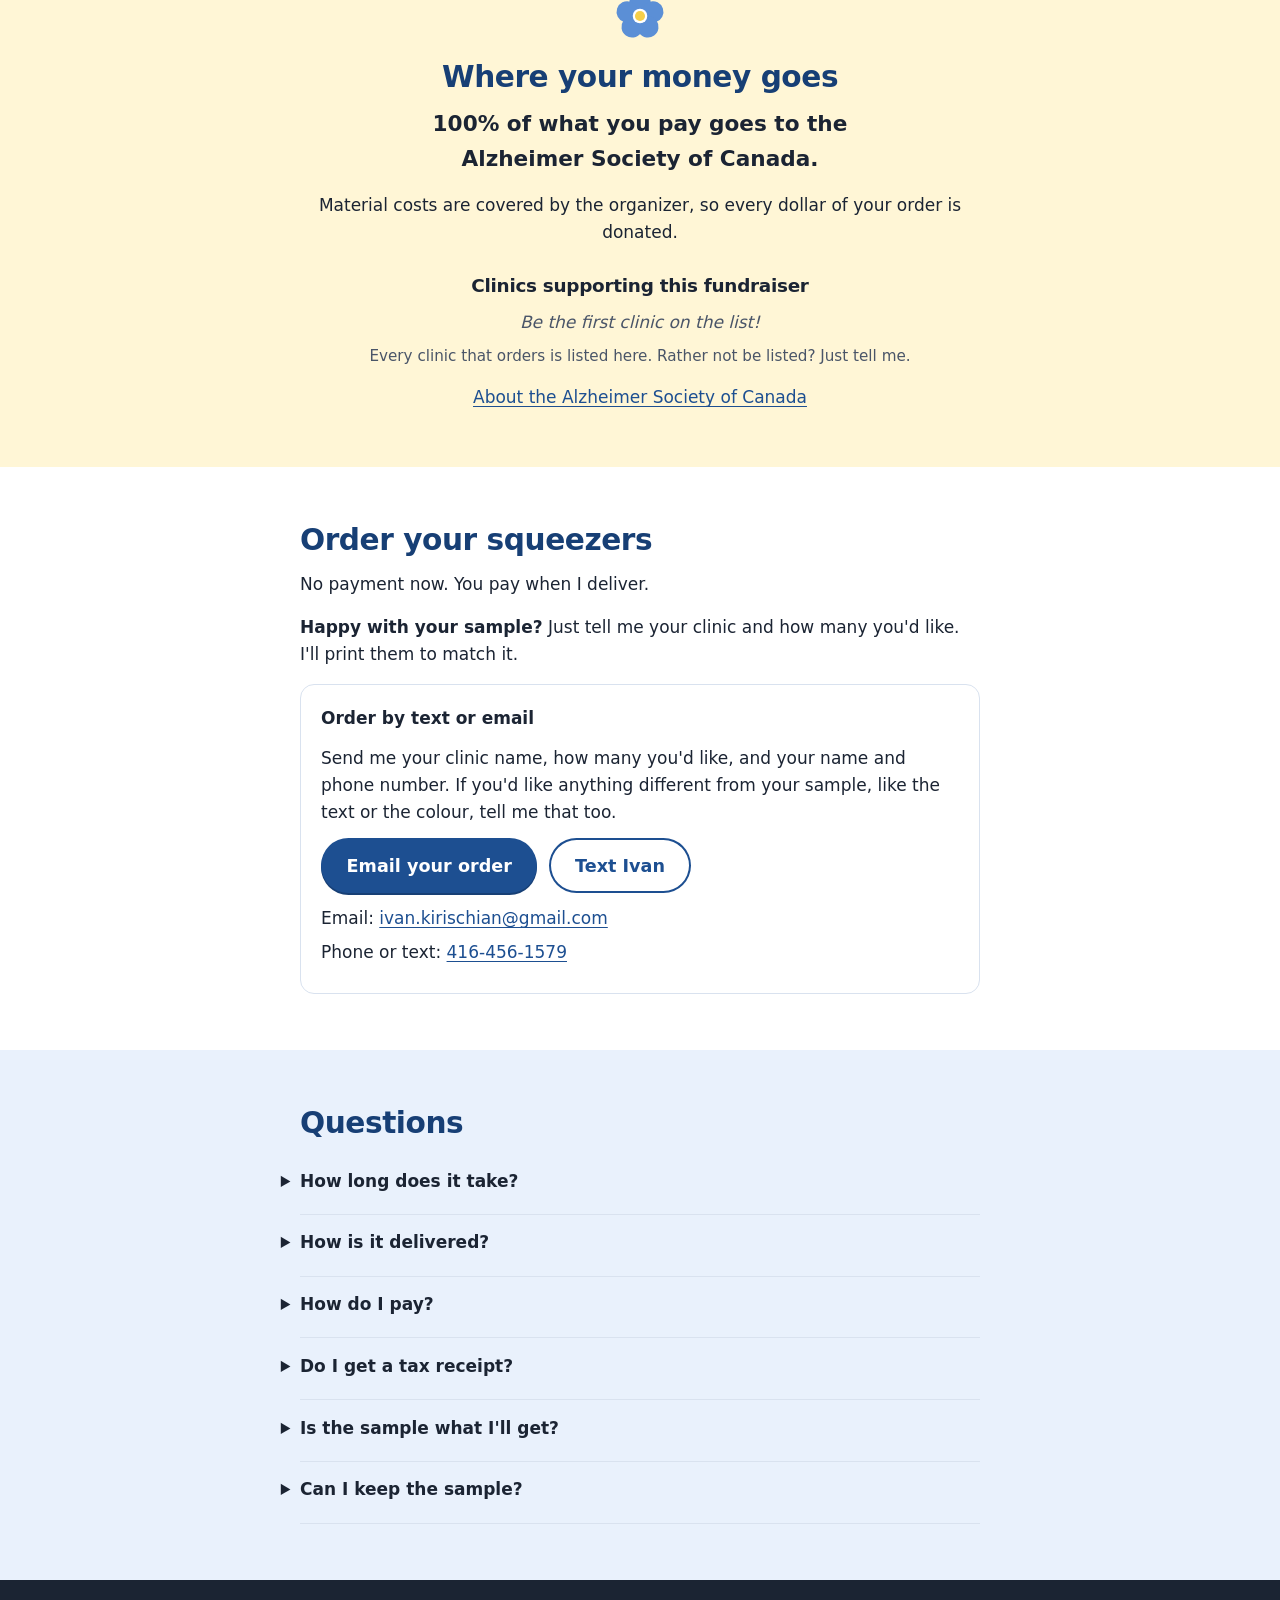
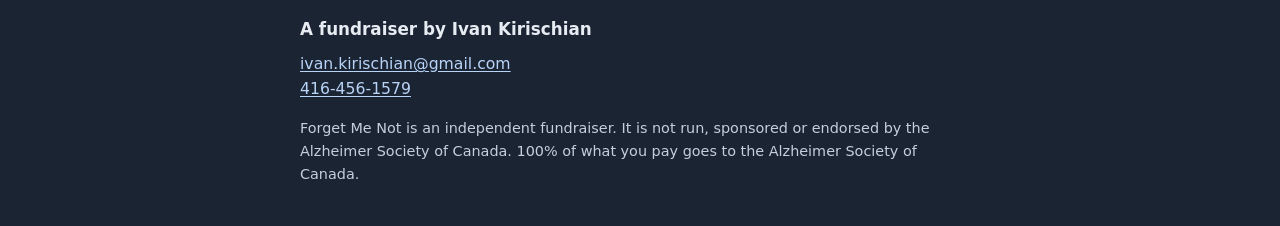
==== commit b89350fc: "Fix phone number: 416-456-1579" ====
--- a/dentists/index.html
+++ b/dentists/index.html
@@ -41,7 +41,7 @@
         <p class="lead">Custom 3D-printed toothpaste squeezers with your clinic's name.</p>
         <div class="hero-cta">
           <a class="btn" href="#order">Order now</a>
-          <a class="btn btn-outline" href="sms:+14154561579?&amp;body=Hi%20Ivan%2C%20we%20got%20your%20squeezer%20sample.%20We'd%20like%20to%20order%20some%20for%20our%20clinic.">Text Ivan</a>
+          <a class="btn btn-outline" href="sms:+14164561579?&amp;body=Hi%20Ivan%2C%20we%20got%20your%20squeezer%20sample.%20We'd%20like%20to%20order%20some%20for%20our%20clinic.">Text Ivan</a>
           <p class="hero-note">50&cent; each &middot; Order by Nov 27</p>
         </div>
         <img class="hero-photo" src="../assets/img/squeezer.jpg" width="1200" height="900"
@@ -60,7 +60,7 @@
             <h2 id="intro">Hi, I'm Ivan Kirischian</h2>
             <p>My grandmother is living with dementia, so I'm raising money for the Alzheimer Society of Canada. I make these myself and deliver them by hand, and 100% of what you pay goes to the Alzheimer Society.</p>
             <p><strong>Found a squeezer with your clinic's name at your front desk?</strong> I left it for you, and it's yours to keep. Your order will look just like it.</p>
-            <p>Questions? Text me at <a href="sms:+14154561579">415-456-1579</a>.</p>
+            <p>Questions? Text me at <a href="sms:+14164561579">416-456-1579</a>.</p>
           </div>
         </div>
       </div>
@@ -145,11 +145,11 @@
             <p>Send me your clinic name, how many you'd like, and your name and phone number. If you'd like anything different from your sample, like the text or the colour, tell me that too.</p>
             <p class="btn-row">
               <a class="btn" href="mailto:ivan.kirischian@gmail.com?subject=Squeezer%20order&amp;body=Clinic%20name%3A%0AHow%20many%3A%0AContact%20name%3A%0APhone%3A%0ASame%20as%20the%20sample%3F%20(yes%20%2F%20changes%3A%20...)%3A%0ADelivery%20notes%3A%0AOK%20to%20list%20your%20clinic%20on%20the%20website%20as%20a%20supporter%3F%20(yes%20%2F%20no)%3A%0A">Email your order</a>
-              <a class="btn btn-outline" href="sms:+14154561579?&amp;body=Hi%20Ivan%2C%20we%20got%20your%20squeezer%20sample.%20We'd%20like%20to%20order%20some%20for%20our%20clinic.">Text Ivan</a>
+              <a class="btn btn-outline" href="sms:+14164561579?&amp;body=Hi%20Ivan%2C%20we%20got%20your%20squeezer%20sample.%20We'd%20like%20to%20order%20some%20for%20our%20clinic.">Text Ivan</a>
             </p>
             <ul class="contact-lines">
               <li>Email: <a href="mailto:ivan.kirischian@gmail.com">ivan.kirischian@gmail.com</a></li>
-              <li>Phone or text: <a href="tel:+14154561579">415-456-1579</a></li>
+              <li>Phone or text: <a href="tel:+14164561579">416-456-1579</a></li>
             </ul>
           </div>
         </div>
@@ -194,7 +194,7 @@
       <p class="who">A fundraiser by Ivan Kirischian</p>
       <p>
         <a href="mailto:ivan.kirischian@gmail.com">ivan.kirischian@gmail.com</a><br>
-        <a href="tel:+14154561579">415-456-1579</a>
+        <a href="tel:+14164561579">416-456-1579</a>
       </p>
       <p class="note">Forget Me Not is an independent fundraiser. It is not run, sponsored or endorsed by the Alzheimer Society of Canada. 100% of what you pay goes to the Alzheimer Society of Canada.</p>
     </div>
